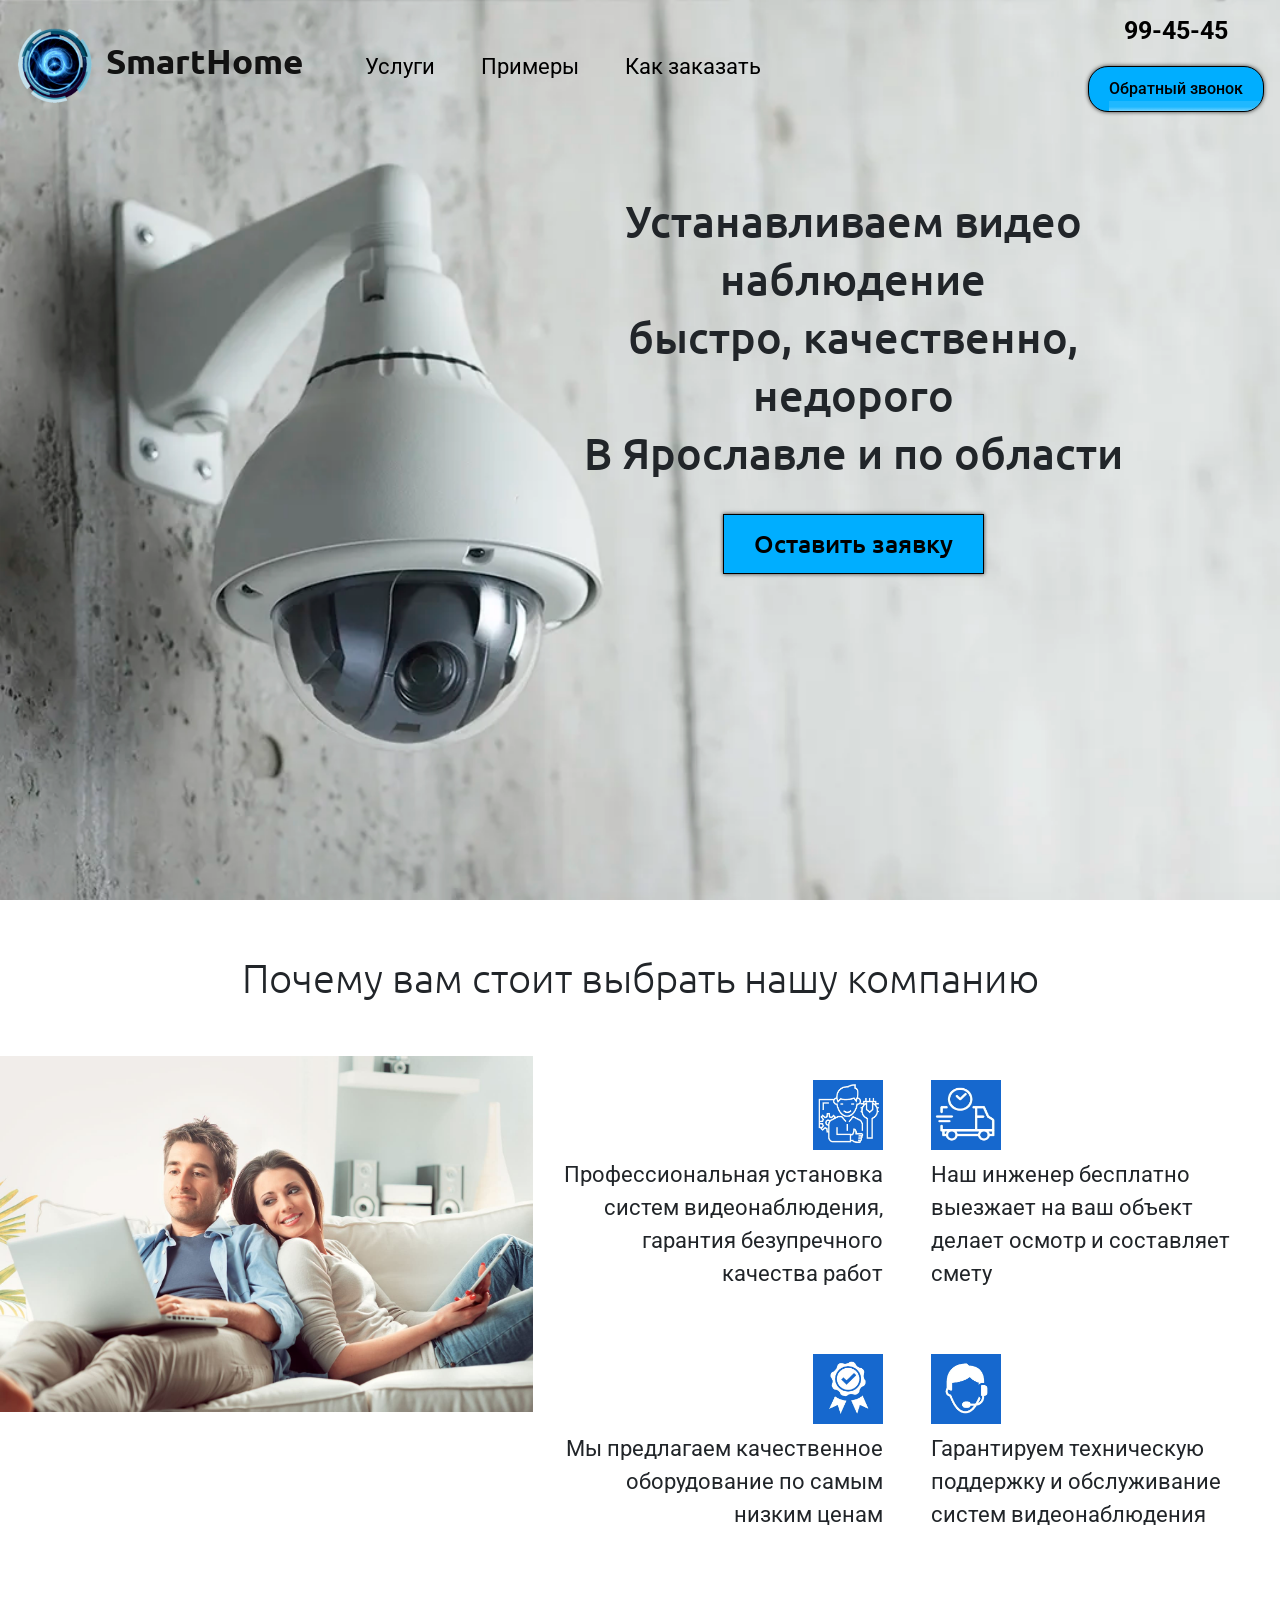
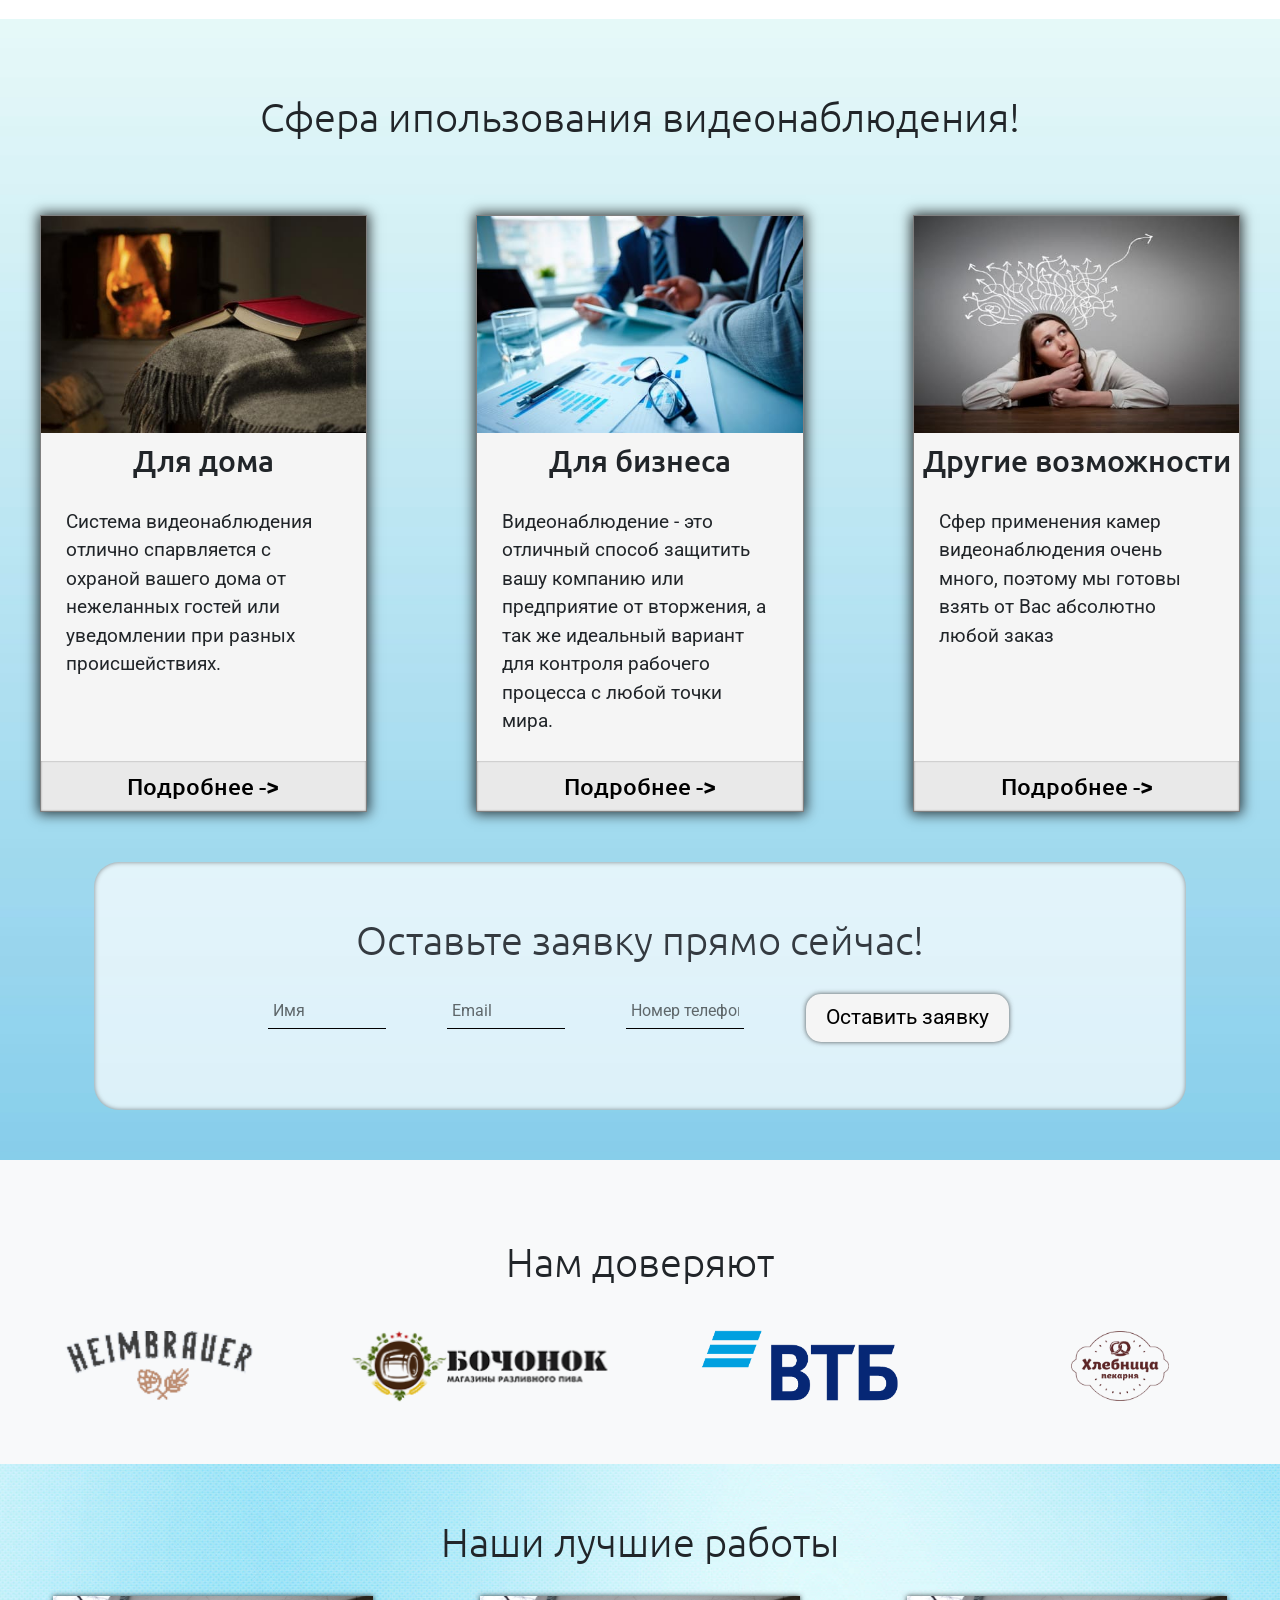
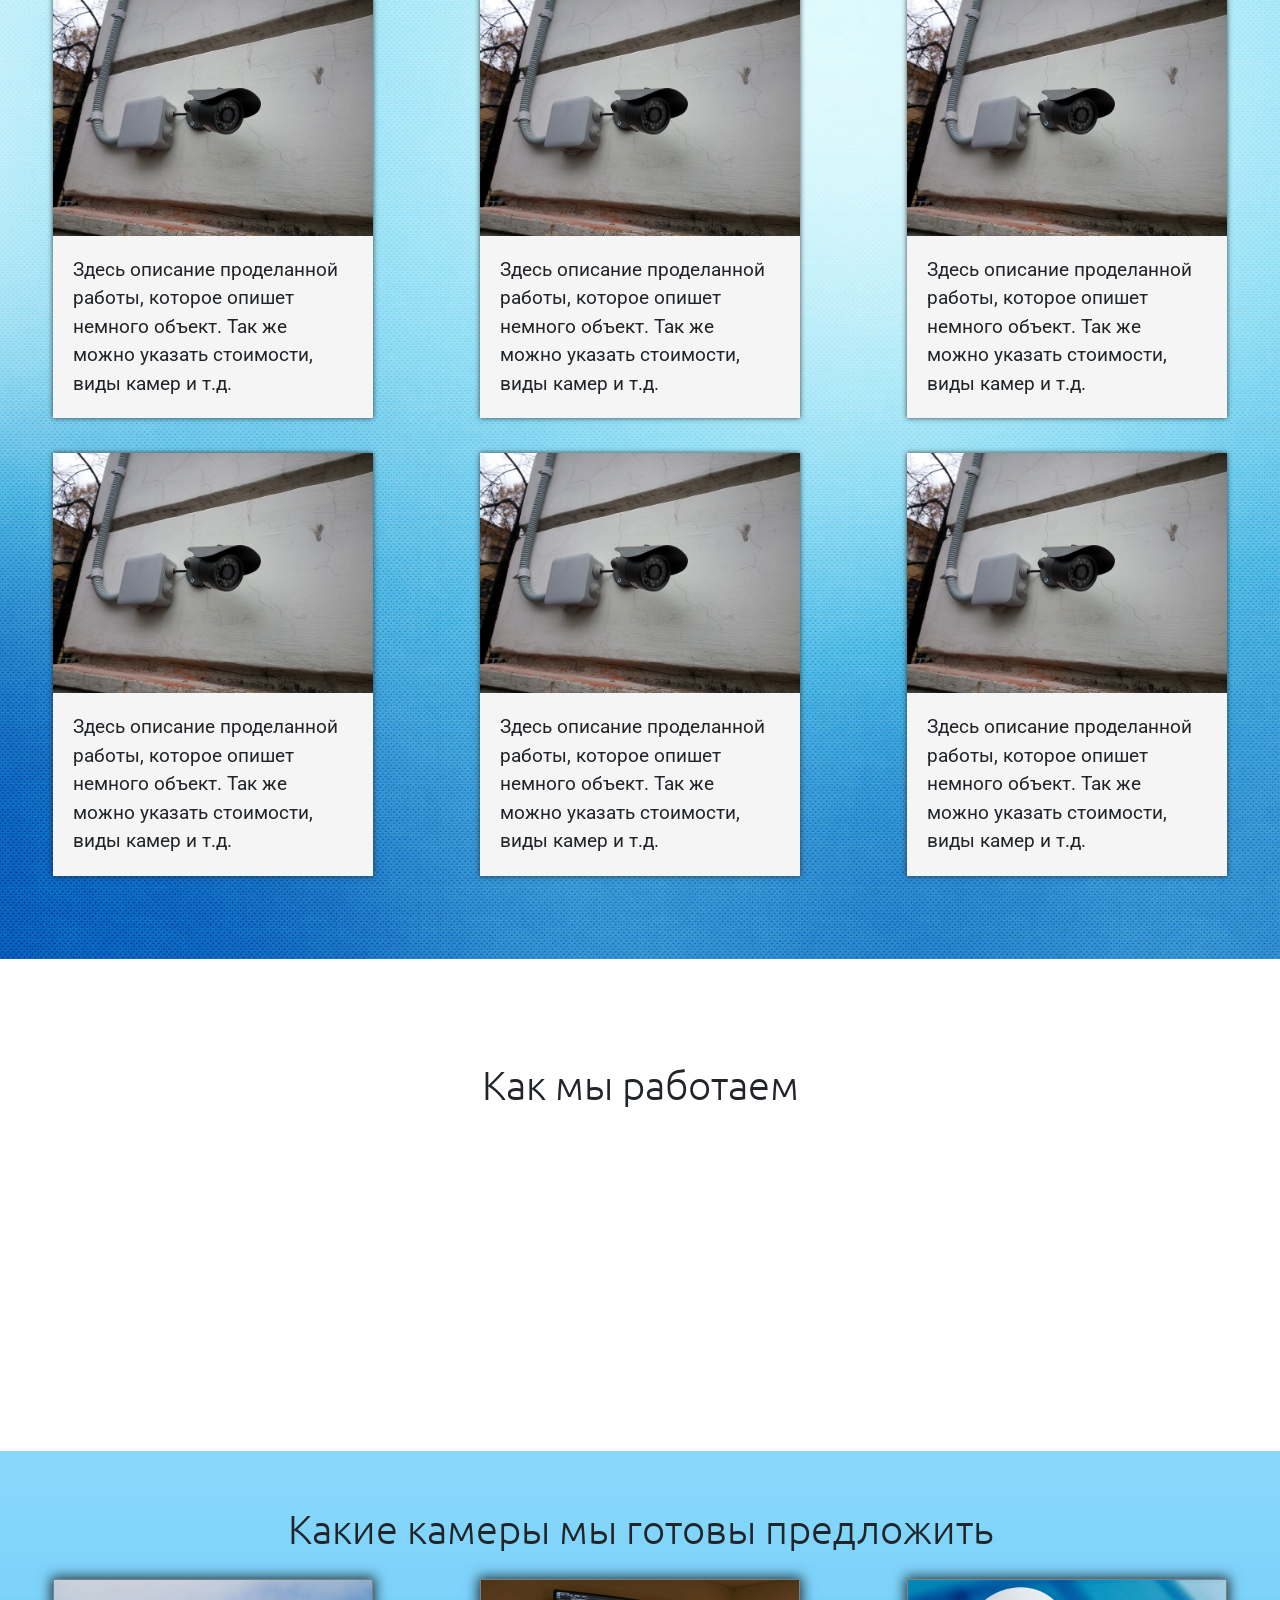
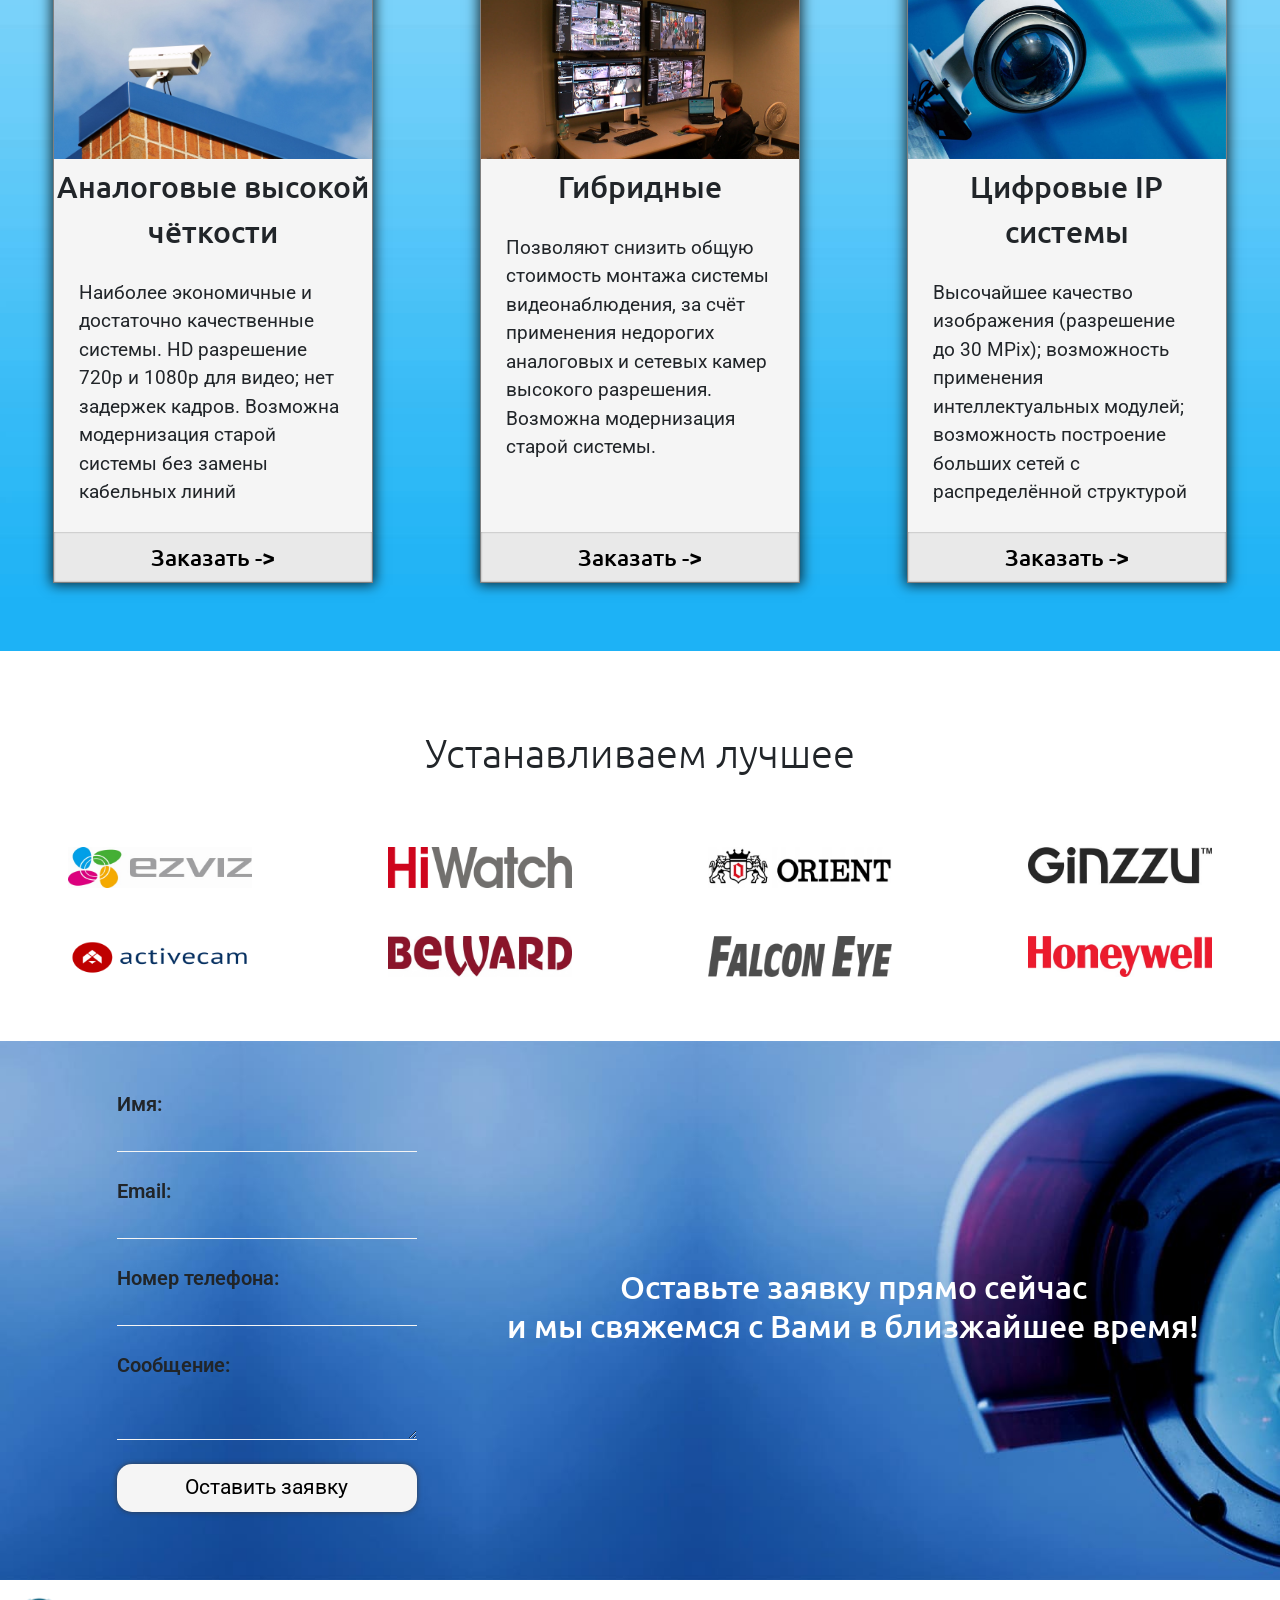
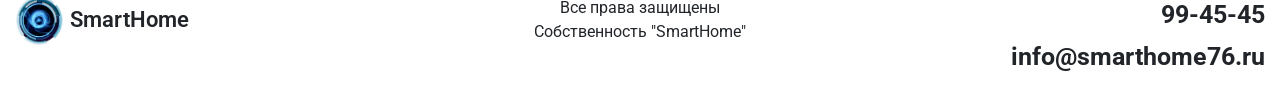
==== index.html @ 841befbf "reservCopy" ====
<!DOCTYPE html>
<html lang="en">
<head>
    <meta charset="UTF-8">
    <meta name="viewport" content="width=device-width, initial-scale=1.0">
    <meta http-equiv="X-UA-Compatible" content="ie=edge">
    <link rel="stylesheet" href="bootstrap/css/bootstrap.min.css">
    <link rel="stylesheet" href="style.css">
    <meta name="yandex-verification" content="1b8cf26444b8a616" />
    <title>Document</title>
</head>
<body>

        <div class="modal fade" id="exampleModal" tabindex="-1" role="dialog" aria-labelledby="exampleModalLabel" aria-hidden="true">
            <div class="modal-dialog" role="document">
                <div class="modal-content">
                <div class="modal-header">
                    <h5 class="modal-title" id="exampleModalLabel">Обратный звонок</h5>
                    <button type="button" class="close" data-dismiss="modal" aria-label="Close">
                    <span aria-hidden="true">&times;</span>
                    </button>
                </div>
                <div class="modal-body">
                        <form id="formModal" action="mail.php" method="POST">
                            <label class="modalLabel" for="">
                                <input type="text" class="modalInput" placeholder="Имя" name="user_name">
                            </label>
                            <label class="modalLabel" for="">
                                <input type="text" class="modalInput" placeholder="Номер" name='user_phone'>
                            </label>
                            <label class="modalLabel" for="">
                                <input type="email" class="modalInput" placeholder="Email (по желанию)" name="user_email">
                            </label>
                        </form>
                        <small>*Все данные не сохраняются и не используются в будущем</small>
                </div>
                <div class="modal-footer pl-3">
                    <button type="button" class="btn btn-secondary" data-dismiss="modal">Закрыть</button>
                    <button type="submit" class="btn btn-primary" form="formModal">Отправить</button>
                </div>
                </div>
            </div>
        </div>

        <div class="modal fade" id="exampleModal1" tabindex="-1" role="dialog" aria-labelledby="exampleModalLabel" aria-hidden="true">
            <div class="modal-dialog" role="document">
                <div class="modal-content">
                <div class="modal-header">
                    <h5 class="modal-title" id="exampleModalLabel">Оставить заявку</h5>
                    <button type="button" class="close" data-dismiss="modal" aria-label="Close">
                    <span aria-hidden="true">&times;</span>
                    </button>
                </div>
                <div class="modal-body">
                        <form id="formModal1" action="mailFull.php" method="POST">
                            <label class="modalLabel" for="">
                                <input type="text" class="modalInput" placeholder="Имя" name="user_name">
                            </label>
                            <label class="modalLabel" for="">
                                <input type="text" class="modalInput" placeholder="Номер" name="user_phone">
                            </label>
                            <label class="modalLabel" for="">
                                <input type="email" class="modalInput" placeholder="Email (по желанию)" name="user_email">
                            </label>
                            <textarea type="text" class="modalInput mb-4" rows="2" placeholder="Текст сообщения" name="user_text"></textarea>
                        </form>
                        <small>*Все данные не сохраняются и не используются в будущем</small>
                </div>
                <div class="modal-footer pl-5">
                    <button type="button" class="btn btn-secondary" data-dismiss="modal">Закрыть</button>
                    <button type="submit" class="btn btn-primary" form="formModal1">Отправить</button>
                </div>
                </div>
            </div>
        </div>

    <nav class="navbar navbar-expand-lg navbar-light fixed-top px-3 py-1">
        <a class="navbar-brand" href="#"><img class="navbarFoto" src="img/logo3.png" alt="Логотип">SmartHome</a>
        <button class="navbar-toggler" type="button" data-toggle="collapse" data-target="#navbarText" aria-controls="navbarText" aria-expanded="false" aria-label="Toggle navigation">
            <span class="navbar-toggler-icon"></span>
        </button>
        <div class="collapse navbar-collapse ml-2" id="navbarText">
            <ul class="navbar-nav mr-auto mb-2" id="menu">
                <a class="nav-link" href="#about">Услуги</a>
                <a class="nav-link" href="#job">Примеры</a>
                <a class="nav-link" href="#price">Как заказать</a>
            </ul>
            <div class="navbar-text text-center">
                <p class="number">99-45-45</p>
                <div class="myBtn navBtn" data-toggle="modal" data-target="#exampleModal">Обратный звонок <div class="line"><div class="lineIn1"></div><div class="lineIn2"></div></div></div>
            </div>
        </div>
    </nav>

    <div class="container-fluid" id="header">
        <div class="row">
            <div class="col-md-5 col-sm-5 col-0">

            </div>
            <div class="col-md-6 col-sm-7 col-12 text-center pt-5 mt-5">
                <div id="mainTitle"><h1 class="pt-5 mt-5 pb-4">Устанавливаем видео<wbr>наблюдение <br> быстро, качественно, недорого <br> В Ярославле и по области</h1>
                <p class="myBtn mainBlock" data-toggle="modal" data-target="#exampleModal1">Оставить заявку</p></div>
            </div>

        </div>
    </div>

    <div class="container-fluid py-5" id="about">
        <div class="row justify-content-center pb-5 titleSection text-center">
            Почему вам стоит выбрать нашу компанию
        </div>
        <div class="row">
            <div class="col-md-5 p-0">
                <img src="img/AboutUs.jpg" width="100%" alt="">
                <span id="target1"></span>
            </div>
            <div class="col-md-7">
                <div class="row">
                    <div class="col-md-6 text-right p-4 blockRight">
                        <img src="img/why1.jpg" alt="" class="" width="70px" height="70px">
                        <p class="whyText">Профессиональная установка систем видеонаблюдения, гарантия безупречного качества работ</p>
                    </div>
                    <div class="col-md-6 text-left p-4 blockLeft">
                        <img src="img/why2.jpg" alt="" class="" width="70px" height="70px">
                        <p class="whyText">Наш инженер бесплатно выезжает на ваш объект делает осмотр и составляет смету</p>
                    </div>
                </div>
                <div class="row">
                    <div class="col-md-6 text-right p-4 blockRight">
                        <img src="img/why3.jpg" alt="" class="" width="70px" height="70px">
                        <p class="whyText">Мы предлагаем качественное оборудование по самым низким ценам</p>
                    </div>
                    <div class="col-md-6 text-left p-4 blockLeft">
                        <img src="img/why4.jpg" alt="" class="" width="70px" height="70px">
                        <p class="whyText">Гарантируем техническую поддержку и обслуживание систем видеонаблюдения</p>
                    </div>
                </div>
                </div>
            </div>
        </div>
    </div>

    <div class="container-fluid placeInclude">
        <div class="row justify-content-center py-5 titleSection text-center">
            Сфера ипользования видео<wbr>наблюдения!
        </div>
        <div class="row justify-content-around">
                <div class="col-xl-3 blockSpecially p-0">
                    <span id="target2"></span>
                    <img src="img/spec.jpg" alt="" width="100%">
                    <div class="SpeciallyTitle">
                        Для дома
                    </div>
                    <div class="SpeciallyText">
                        Система видеонаблюдения отлично спарвляется с охраной вашего дома от нежеланных гостей или уведомлении при разных происшействиях.
                    </div>
                    <a class="SpecBottom mt-auto" href="#fonForm">Подробнее -></a>
                </div>
                <div class="col-xl-3 blockSpecially p-0">
                    <img src="img/spec1.jpg" alt="" width="100%">
                    <div class="SpeciallyTitle">
                        Для бизнеса
                    </div>
                    <div class="SpeciallyText">
                        Видеонаблюдение - это отличный способ защитить вашу компанию или предприятие от вторжения, а так же идеальный вариант для контроля рабочего процесса с любой точки мира.
                    </div>
                    <a class="SpecBottom mt-auto" href="#fonForm">Подробнее -></a>
                </div>
                <div class="col-xl-3 blockSpecially p-0">
                    <img src="img/spec2.jpg" alt="" width="100%">
                    <div class="SpeciallyTitle">
                        Другие возможности
                    </div>
                    <div class="SpeciallyText">
                        Сфер применения камер видеонаблюдения очень много, поэтому мы готовы взять от Вас абсолютно любой заказ
                    </div>
                    <a class="SpecBottom mt-auto" href="#fonForm">Подробнее -></a>
                </div>
        </div>
        <div class="row justify-content-center">
            <div class="col-md-10 formBlock py-5">
                <div class="row justify-content-center titleSection text-dark pb-4 text-center">
                    Оставьте заявку прямо сейчас!
                </div>
                <div class="row">
                    <div class="col-md-12">
                        <form method="POST" action="mail.php">
                            <div class="form-row justify-content-center">
                                <div class="col-md-2 text-center">
                                <input type="text" class="formPole" placeholder="Имя" name="user_name">
                                </div>
                                <div class="col-md-2 text-center">
                                <input type="email" class="formPole" placeholder="Email" name="user_email">
                                </div>
                                <div class="col-md-2 text-center">
                                <input type="number" class="formPole" placeholder="Номер телефона" name="user_phone">
                                </div>
                                <div class="col-md-3 text-center">
                                <button class="formBtn">Оставить заявку</button>
                                </div>
                            </div>
                            </form>
                    </div>
                </div>
            </div>
        </div>
    </div>

    <div class="container-fluid bg-light py-5">
        <div class="row justify-content-center titleSection py-4 text-center">
            Нам доверяют
        </div>
        <div class="row justify-content-around">
            <div class="col-xl-3 col-sm-6 text-center blockPartner">
                <img src="img/apponent1.png" height="70px" alt="">
            </div>
            <div class="col-xl-3 col-sm-6 text-center blockPartner">
                <img src="img/apponent2.png" height="70px" alt="">
            </div>
            <div class="col-xl-3 col-sm-6 text-center blockPartner">
                <img src="img/apponent3.png" height="70px" alt="">
            </div>
            <div class="col-xl-3 col-sm-6 text-center blockPartner">
                <img src="img/apponent4.png" height="70px" alt="">
            </div>
            <span id="target3"></span>
        </div>
    </div>

    <div class="container-fluid py-5" id="job">
        <div class="row justify-content-center titleSection pb-4 text-center">
            Наши лучшие работы
        </div>
        <div class="row justify-content-around">
            <div class="col-md-3 blockJob">
                <div class="jobFoto">
                    <img src="img/gallery1.jpg" width="100%" alt="">
                </div>
                <div class="jobText">
                    Здесь описание проделанной работы, которое опишет немного объект. Так же можно указать стоимости, виды камер и т.д.
                </div>
            </div>
            <div class="col-md-3 blockJob">
                <div class="jobFoto">
                    <img src="img/gallery1.jpg" width="100%" alt="">
                </div>
                <div class="jobText">
                    Здесь описание проделанной работы, которое опишет немного объект. Так же можно указать стоимости, виды камер и т.д.
                </div>
            </div>
            <div class="col-md-3 blockJob">
                <div class="jobFoto">
                    <img src="img/gallery1.jpg" width="100%" alt="">
                </div>
                <div class="jobText">
                    Здесь описание проделанной работы, которое опишет немного объект. Так же можно указать стоимости, виды камер и т.д.
                </div>
            </div>
        </div>
        <div class="row justify-content-around">
            <div class="col-md-3 blockJob">
                <div class="jobFoto">
                    <img src="img/gallery1.jpg" width="100%" alt="">
                </div>
                <div class="jobText">
                    Здесь описание проделанной работы, которое опишет немного объект. Так же можно указать стоимости, виды камер и т.д.
                </div>
            </div>
            <div class="col-md-3 blockJob">
                <div class="jobFoto">
                    <img src="img/gallery1.jpg" width="100%" alt="">
                </div>
                <div class="jobText">
                    Здесь описание проделанной работы, которое опишет немного объект. Так же можно указать стоимости, виды камер и т.д.
                </div>
            </div>
            <div class="col-md-3 blockJob">
                <div class="jobFoto">
                    <img src="img/gallery1.jpg" width="100%" alt="">
                </div>
                <div class="jobText">
                    Здесь описание проделанной работы, которое опишет немного объект. Так же можно указать стоимости, виды камер и т.д.
                </div>
            </div>
        </div>
    </div>

    <div class="container-fluid py-5 pt-3" id="price">
        <div class="row justify-content-center titleSection py-5 text-center">
            Как мы работаем
        </div>
        <div class="row justify-content-around" id="steps">
                <div class="col-lg-1" id="stub">
                        &#160;<br>&#160;<br>&#160;<br>&#160;<br>&#160;<br>&#160;<br>&#160;<br>&#160;<br>&#160;<br>&#160;<br>
                    </div>
            <div class="colMini col-lg-2 col-6 text-center">
                <img src="img/step1.jpg" width="40%" alt="">
                <p class="stepText">Заявка</p>
                <p>Оставьте заявку на сайте или позвоните нам на прямую</p>
                <span class="colBlock" id="c0"></span>
            </div>
            <div class="colMini col-lg-2 col-6 text-center">
                <img src="img/step2.jpg" width="40%" alt="">
                <p class="stepText">Бесплатный выезд</p>
                <p>Наши мастера бесплатно доедут до Вас для установки камер</p>
                <span class="colBlock" id="c1"></span>
            </div>
            <div class="colMini col-lg-2 col-6 text-center">
                <img src="img/step3.jpg" width="40%" alt="">
                <p class="stepText">Смета и договор</p>
                <p>Предоставим полный и подробный прайс-лист для подписания</p>
                <span class="colBlock" id="c2"></span>
            </div>
            <div class="colMini col-lg-2 col-6 text-center">
                <img src="img/step4.jpg" width="40%" alt="">
                <p class="stepText">Монтаж</p>
                <p>В кратчайшее время проводим монтаж и настройку всего оборудования</p>
                <span class="colBlock" id="c3"></span>
            </div>
            <div class="colMini col-lg-2 col-6 text-center">
                <img src="img/step5.jpg" width="40%" alt="">
                <p class="stepText">Обучение</p>
                <p>Покажем и научим пользоваться всем новым оборудованием</p>
                <span class="colBlock" id="c4"></span>
            </div>
            <div class="col-lg-1" id="stub2">
                &#160;<br>&#160;<br>&#160;<br>&#160;<br>&#160;<br>&#160;<br>&#160;<br>&#160;<br>&#160;<br>&#160;<br>
            </div>
        </div>
    </div>
    <span id="target4"> </span>

    <div class="container-fluid py-5" id="camers">
        <div class="row justify-content-center titleSection text-center">
            Какие камеры мы готовы предложить
        </div>
        <div class="row justify-content-around">
            <div class="col-xl-3 blockSpecially p-0">
                <img src="img/camera1.jpg" alt="" width="100%">
                <div class="SpeciallyTitle">
                    Аналоговые высокой чёткости
                </div>
                <div class="SpeciallyText">
                        Наиболее экономичные и достаточно качественные системы. HD разрешение 720р и 1080р для видео; нет задержек кадров. Возможна модернизация старой системы без замены кабельных линий
                </div>
                <a class="SpecBottom mt-auto" href="#fonForm">Заказать -></a>
            </div>
            <div class="col-xl-3 blockSpecially p-0">
                <img src="img/camera2.jpg" alt="" width="100%">
                <div class="SpeciallyTitle">
                    Гибридные
                </div>
                <div class="SpeciallyText">
                        Позволяют снизить общую стоимость монтажа системы видеонаблюдения, за счёт применения недорогих аналоговых и сетевых камер высокого разрешения. Возможна модернизация старой системы.
                </div>
                <a class="SpecBottom mt-auto" href="#fonForm">Заказать -></a>
            </div>
            <div class="col-xl-3 blockSpecially p-0">
                <img src="img/camera3.jpg" alt="" width="100%">
                <div class="SpeciallyTitle">
                    Цифровые IP системы
                </div>
                <div class="SpeciallyText">
                        Высочайшее качество изображения (разрешение до 30 MPix); возможность применения интеллектуальных модулей; возможность построение больших сетей с распределённой структурой
                </div>
                <a class="SpecBottom mt-auto" href="#fonForm">Заказать -></a>
            </div>
        </div>
    </div>

    <div class="container-fluid py-5">
        <div class="row justify-content-center pt-4 pb-5 titleSection text-center">
            Устанавливаем лучшее
        </div>
        <div class="row justify-content-around">
            <div class="col-md-2 m-3">
                <img src="img/mark1.jpg" alt="" width="100%">
            </div>
            <div class="col-md-2 m-3">
                <img src="img/mark2.png" alt="" width="100%">
            </div>
            <div class="col-md-2 m-3">
                <img src="img/mark3.jpg" alt="" width="100%">
            </div>
            <div class="col-md-2 m-3">
                <img src="img/mark6.jpg" alt="" width="100%">
            </div>
        </div>
        <div class="row justify-content-around mt-3">
            <div class="col-md-2 m-3">
                <img src="img/mark7.png" alt="" width="100%">
            </div>
            <div class="col-md-2 m-3">
                <img src="img/mark8.jpg" alt="" width="100%">
            </div>
            <div class="col-md-2 m-3">
                <img src="img/mark5.png" alt="" width="100%">
            </div>
            <div class="col-md-2 m-3">
                <img src="img/mark10.jpg" alt="" width="100%">
            </div>
        </div>
    </div>

    <div class="container-fluid py-5" id="fonForm">
        <div class="row">
            <div class="col-md-1"></div>
            <div class="col-md-3 order-2" id="order">
                <form class="footerForm" action="mailFull.php" method="POST">
                    <div class="form-row flex-column">
                        <p class="mb-0 formText">Имя:</p>
                        <input type="text" class="formPole1 mb-4" name="user_name">
                        <p class="mb-0 formText">Email:</p>
                        <input type="text" class="formPole1 mb-4" name="user_email">
                        <p class="mb-0 formText">Номер телефона:</p>
                        <input type="text" class="formPole1 mb-4" name="user_phone">
                        <p class="mb-0 formText">Сообщение:</p>
                        <textarea class="formPole1 mb-4" name="user_text" rows="2"></textarea>
                        <button class="formBtn">Оставить заявку</button>
                    </div>
                </form>
                <span id="target5"></span>
            </div>
            <div class="col-md-8 order-3 text-center my-auto text-white footerTitle">
                <h2>Оставьте заявку прямо сейчас <br> и мы свяжемся с Вами в близжайшее время!</h2>
            </div>
        </div>
    </div>

    <div class="container-fluid">
        <div class="row footer py-3">
            <div class="col-md-4 mb-3" id="footerLogo">
                <p class="footerBrand"><img src="img/logo3.png" width="50px" height="50px" alt=""> SmartHome</p>
            </div>
            <div class="col-md-4 text-center">
                <p>Все права защищены</p>
                <p>Собственность "SmartHome"</p>
            </div>
            <div class="col-md-4 text-right footerContact">
                <p>99-45-45</p>
                <p>info@smarthome76.ru</p>
            </div>
        </div>
    </div>
    <script src="jquery-1.11.0.js"></script>
    <script src="bootstrap/js/bootstrap.min.js"></script>
    <script src="script.js"></script>
</body>
</html>
---- style.css ----
@import url('https://fonts.googleapis.com/css?family=Roboto|Ubuntu:500&display=swap');
/* modal */
.modalLabel{
    display: block;
    margin-bottom: 25px;
}
.modalInput{
    background-color: transparent;
    border: none;
    border-bottom: 1px solid gray;
    width: 60%;
    padding: 5px;
    outline: none;
    transition: .7s;
}
.modalInput:hover{
    width: 65%;
}
.modalInput:focus{
    width: 65%;
    border-bottom: 2px solid gray;
}

#camers{
    background: url('img/fon4.jpg');
    background-size: cover;
    background-position-y: top;
}
.whyText{
    font-size: 22px;
    padding-top: 8px;
    font-family: 'Roboto', sans-serif;
}
nav{
    transition: .6s;
}
.navHide{
    background-color: rgba(255, 255, 255, 0.856);
    transform: translateY(-5px);
}
#header{
    background: url('img/fon1.jpg');
    height: 100vh;
    background-size: cover;
}
@media(max-width: 950px){
    #header{
        height: 100%;
    }
    #mainTitle h1{
        padding-top: 25px !important;
        margin-top: 0px !important;
    }
}
@media(max-width: 768px){
    #header{
        background-position: center;
    }
}
@media(max-width: 576px){
    #mainTitle h1{
        text-shadow: -1px 0 1px white, 0 -1px 1px white, 0 1px 1px white, 1px 0 1px white, 0 0 8px white, 0 0 8px white, 0 0 8px white, 2px 2px 3px black;
    }
}
@media(max-width: 450px){
    #header{
        background: url('img/fon1Mini.jpg');
        background-size: cover;
    }
    .navbar-brand{
        color: white !important;
    }
}
.whiteFon{
    background-color: rgba(255, 255, 255, 0.8);
}
.titleSection{
    font-size: 40px;
    font-weight: 100;
    font-family: 'Ubuntu', sans-serif;
    padding-left: 15px;
    padding-right: 15px; 
}
.navbar-brand{
    font-size: 35px !important;
    font-weight: 600;
    font-family: 'Ubuntu', sans-serif;
}
.navbarDark{
    color: black !important;
}
.navbarFoto{
    width: 80px;
    height: 80px;
    margin-right: 10px;
}
@media(max-width: 382px){
    .navbar-brand{
        font-size: 25px !important;
    }
    .navbarFoto{
        width: 60px;
        height: 60px;
    }
}
.nav-link{
    margin-top: 10px;
    font-size: 22px;
    margin-left: 30px;
    font-family: 'Roboto', sans-serif;
    color: black !important;
}
.number{
    font-size: 25px;
    font-weight: 700;
    color: black;
}
.myBtn{
    border: 1px solid black;
    padding: 10px 20px;
    display: inline;
    cursor: pointer;
    box-shadow: 0px 0px 4px 0px rgba(0,0,0,0.75);
    color: black;
    font-weight: 500;
    overflow: hidden !important;
    display: inline-block;
    background-color: rgb(0, 174, 255, 1);
    position: relative;
}
.line{
    width: 100%;
    height: 30px;
    background-color: rgba(255, 255, 255, 0.3);
    animation: line 2.3s linear infinite;
    position: absolute;
}
.lineIn1{
    position: absolute;
    top: 0px;
    left: 0px;
    width: 100%;
    height: 10px;
    background: linear-gradient(0deg, rgba(255,255,255,0.2) 0%, rgb(0, 174, 255, 0.6) 41%);
}
.lineIn2{
    bottom: 0px;
    right: 0px;
    width: 100%;
    height: 10px;
    background: linear-gradient(180deg, rgba(255,255,255, 0.2) 0%, rgb(0, 174, 255, 0.6) 41%);
    position: absolute;
}
@keyframes line{
    0%{
        transform: translateX(0px) rotateZ(-45deg);
    }
    29%{
        transform: translateX(150px) rotateZ(-45deg);
    }
    50%{
        transform: translateX(-10000000000px) rotateZ(-45deg);
    }
    71%{
        transform: translateX(-150px) rotateZ(-45deg);
    }
    100%{
        transform: translateX(0px) rotateZ(-45deg);
    }
}
.navBtn{
    font-size: 16px;
    transition: .6s;
    border-radius: 20px;
}
.navBtn:hover{
    transform: translateY(-7px);
}
.mainBlock{
    font-size: 25px;
    padding: 10px 30px;
    transition: .6s;
}
#mainTitle{
    font-family: 'Ubuntu', sans-serif;
}
#mainTitle > h1{
    font-size: 43px !important;
    line-height: 1.35;
}
@media(max-width: 400px){
    #mainTitle > h1{
        font-size: 38px !important;
        line-height: 1.35;
    }
}
.mainBlock:hover{
    border-radius: 20px;
    box-shadow: 0px 11px 23px 0px rgba(0,0,0,0.75);
    transform: translateY(-5px);
}
.titlePlus{
    font-weight: 600;
    font-size: 27px;
}
.blockPlus{
    font-size: 16px;
    margin: 50px 0px;
}
.blockSpecially{
    margin: 20px;
    box-shadow: 0px 0px 12px 2px rgba(0,0,0,0.75);
    background-color: whitesmoke;
    border: 1px solid gray;
    display: flex;
    flex-direction: column;
}
@media(max-width: 1200px){
    .blockSpecially{
        width: 70%;
    }
}
@media(max-width: 600px){
    .blockSpecially{
        width: 100%;
        margin: 20px 0px;
    }
}
.placeInclude{
    background: url('img/fon2.jpg');
    background-size: cover;
    padding: 20px 0px;
}
.SpeciallyTitle{
    text-align: center;
    padding-top: 5px;
    font-size: 30px;
    font-weight: 500;
    font-family: 'Ubuntu', sans-serif;
}
.SpeciallyText{
    padding: 25px;
    font-size: 19px;
    font-family: 'Roboto', sans-serif;
}
.footerTitle{
    font-family: 'Ubuntu', sans-serif;
}
.SpecBottom{
    background-color: rgb(233, 233, 233);
    text-align: center;
    padding: 8px 0px;
    box-shadow: inset 0px 0px 2px 0px rgba(109, 109, 109, 0.75);
    transition: .6s;
    cursor: pointer;
    color: black;
    font-size: 23px;
    font-weight: 500;
    font-family: 'Ubuntu', sans-serif;
}
.SpecBottom:hover{
    background-color: rgb(219, 219, 219);
    text-align: center;
    padding: 8px 0px;
    color: black;
    text-decoration: none;
    box-shadow: inset 0px 0px 5px 0px rgba(109, 109, 109, 0.75);
}
.blockForm{
    background-color: #00296B;
}
.formPole{
    background-color: transparent;
    border: none;
    border-bottom: 1px solid black;
    width: 70%;
    transition: .6s;
    color: black;
    outline: none;
    padding: 5px;
    margin-bottom: 25px;
}
.formPole::-moz-placeholder { color: rgba(0, 0, 0, 0.534); }
.formPole::-webkit-input-placeholder { color: rgba(0, 0, 0, 0.575); }
.formPole:hover,
.formPole:active{
    width: 90%;
}
.formPole:focus{
    border-bottom: 2px solid black;
    width: 90%;
}
.formBtn{
    border: none;
    padding: 8px 20px;
    font-size: 21px;
    background-color: whitesmoke;
    border-radius: 15px;
    box-shadow: 0px 0px 5px 0px rgba(53, 53, 53, 0.836);
    cursor: pointer;
    transition: .6s;
    margin-bottom: 20px;
    font-family: 'Roboto', sans-serif;
}
.formBtn:hover{
    box-shadow: 0px 4px 10px 0px rgba(39, 39, 39, 0.85);
    transform: translateY(-4px);
}
input::-webkit-outer-spin-button,
input::-webkit-inner-spin-button {
    /* display: none; <- Crashes Chrome on hover */
    -webkit-appearance: none;
    margin: 0; /* <-- Apparently some margin are still there even though it's hidden */
}
.AboutPoint{
    font-weight: 600;
    font-size: 20px;
    cursor: pointer;
    background-color: whitesmoke;
    margin: 0px;
    border-top: 1px solid black;
    border-left: 1px solid black;
    border-right: 1px solid black;
    padding: 10px;
    position: relative;
}
.activePoint{
    background-color: rgb(19, 18, 15) !important;
}
.AboutPoint > span{
    position: absolute;
    width: 100%;
    height: 100%;
    top: 0px;
    left: 0px;
}
.AboutPoint + p{
    padding: 10px;
    box-shadow: inset 0px 0px 5px 0px rgba(109, 109, 109, 0.75);
    margin: 0px;
}
#job{
    background: url('img/fon3.jpg');
    background-size: cover;
    background-position-y: top;
}
.blockJob{
    box-shadow: 0px 0px 5px 0px rgba(34, 34, 34, 0.836);
    padding: 0px !important;
    background-color: whitesmoke;
    margin-bottom: 35px;
}
.jobFoto{
    transition: .6s;
    overflow: hidden;
}
.blockJob > .jobFoto > img{
    transition: .6s;
}
.blockJob:hover > .jobFoto > img{
    transform: scale(1.1);
}
.jobText{
    padding: 20px;
    font-size: 19px;
    font-family: 'Roboto', sans-serif;
}
.appTitle{
    padding-top: 10px;
    font-size: 25px;
    font-weight: 500;
    font-family: 'Roboto', sans-serif;
}
.stepText, .stepText + p{
    font-size: 18px;
    padding-top: 10px;
    font-weight: 600;
}
#fonForm{
    background: url('img/fonForm.jpg');
    background-size: cover;
    height: 100%;
}
.formPole1{
    background: transparent;
    border: none;
    border-bottom: 1px solid whitesmoke;
    outline: none;
    font-size: 18px;
    color: whitesmoke;
    padding: 5px;
    padding-bottom: 0px;
}
.formText{
    font-weight: 600;
    font-size: 20px;
}
.footer p{
    margin: 0px;
}
.footerBrand{
    font-size: 22px;
    font-weight: 600;
}
.footerContact{
    font-size: 25px;
    font-weight: 700;
}
.footerContact p{
    padding-bottom: 5px;
}
.mapOut{
    position: relative;
}
.mapIn{
    position: absolute;
    padding: 15px;
    background-color: rgb(236, 236, 236);
    left: 70%;
    height: 100%;
    width: 23%;
}
.colMini{
    position: relative;
}
.colBlock{
    position: absolute;
    top: 0px;
    left: 0px;
    width: 100%;
    height: 100%;
}
.colRight{
    width: 10%;
}

.formBlock{
    margin: 30px 0px;
    background-color: rgba(255, 255, 255, 0.7);
    box-shadow: inset 0px 0px 5px 0px rgba(0,0,0,0.45);
    border-radius: 25px;
    transition: .9s;
    animation: shadow 1s ease-in-out infinite;
    animation-direction: alternate; 
}
.formBlock:hover{
    animation: none;
    box-shadow: 0px 0px 16px 3px rgba(0,0,0,0.75), inset 0px 0px 14px -7px rgba(0,0,0,0.75);
}

@keyframes shadow{
    0%{
        box-shadow: 0px 0px 16px 3px rgba(0,0,0,0.75), inset 0px 0px 14px -7px rgba(0,0,0,0.75);
    }
    100%{
        box-shadow: 0px 0px 8px 1px rgba(0,0,0,0.75), inset 0px 0px 8px 2px rgba(0,0,0,0.75);
    }
}

/* Анимации */
body{
    overflow-x: hidden;
}
.container-fluid{
    overflow: hidden;
}
.blockRight,.blockLeft{
    opacity: 0;
}
.fadeInLeft {
    animation: fadeInLeft .8s ease-in-out forwards;
}
@keyframes fadeInLeft {
    from {
        opacity: 0;
        transform: translate3d(-100%, 0, 0);
    }

    to {
        opacity: 1;
        transform: translate3d(0, 0, 0);
    }
}
@keyframes fadeInRight {
    from {
        opacity: 0;
        transform: translate3d(100%, 0, 0);
    }

    to {
        opacity: 1;
        transform: translate3d(0, 0, 0);
    }
} 
.fadeInRight {
    animation: fadeInRight .8s ease-in-out forwards;
}
@keyframes fadeInUp {
    from {
        opacity: 0;
        transform: translate3d(0, 100%, 0);
    }

    to {
        opacity: 1;
        transform: translate3d(0, 0, 0);
    }
}
  
.blockSpecially{
    opacity: 0;
}
.fadeInUp {
    animation: fadeInUp .8s ease-in-out forwards;
}
@keyframes zoomIn {
    from {
        opacity: 0;
        transform: scale3d(0.3, 0.3, 0.3);
    }

    100% {
        opacity: 1;
    }
}
.blockPartner{
    opacity: 0;
    padding: 15px;
}
.zoomIn {
    animation: zoomIn 1s ease-in-out forwards;   
}

.colMini{
    opacity: 0;
}
@keyframes flipInY {
    0% {
        transform: perspective(400px) rotate3d(0, 1, 0, 90deg);
        animation-timing-function: ease-in;
        opacity: 0;
    }

    40% {
        transform: perspective(400px) rotate3d(0, 1, 0, -20deg);
        animation-timing-function: ease-in;
    }

    60% {
        transform: perspective(400px) rotate3d(0, 1, 0, 10deg);
        opacity: 1;
    }

    80% {
        transform: perspective(400px) rotate3d(0, 1, 0, -5deg);
    }

    100% {
        transform: perspective(400px);
        opacity: 1;
    }
}
.flipInY {
    backface-visibility: visible !important;
    animation: flipInY 1s ease-in-out forwards;
}
.footerForm{
    opacity: 0;
}
@media(max-width: 760px){
    .blockRight,.blockLeft{
        opacity: 1;
    }
    .blockSpecially{
        opacity: 1;
    }
    .blockPartner{
        opacity: 1;
    }
    .colMini{
        opacity: 1;
    }
    .footerForm{
        opacity: 1;
    }
}
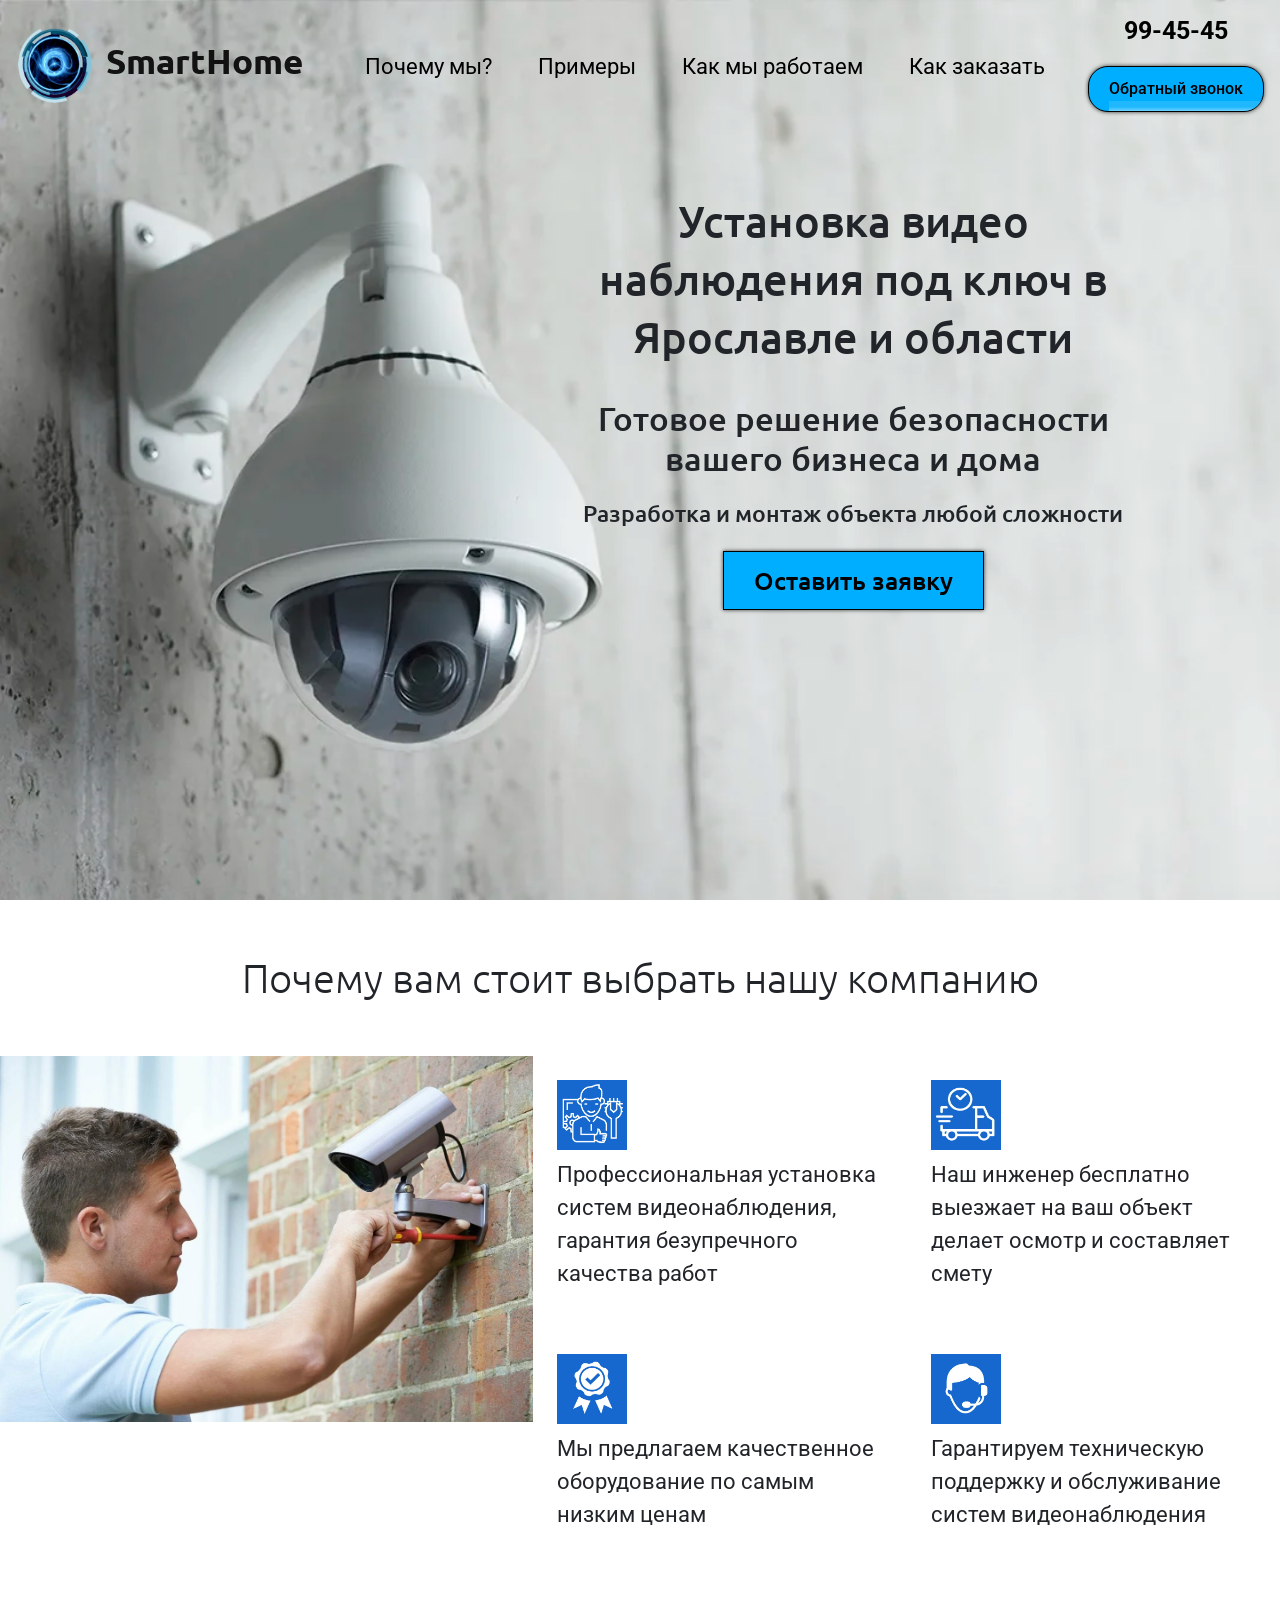
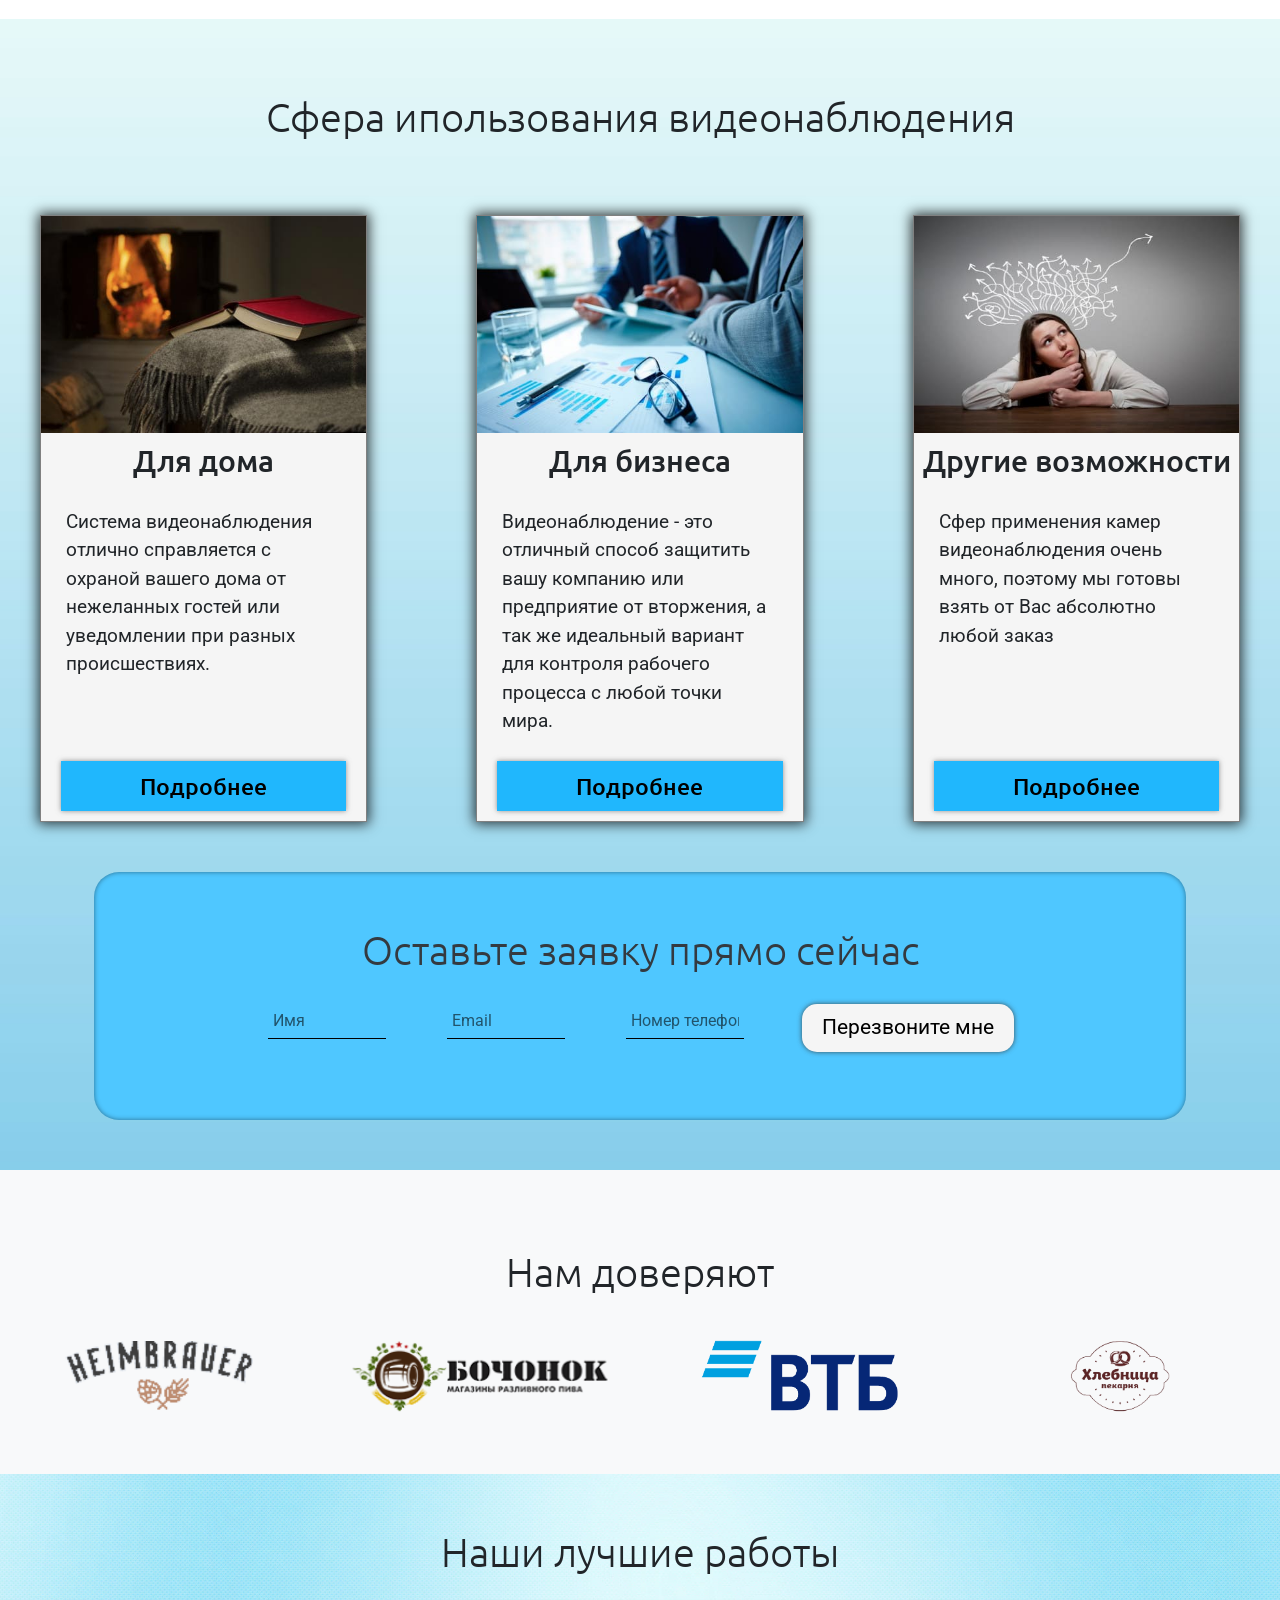
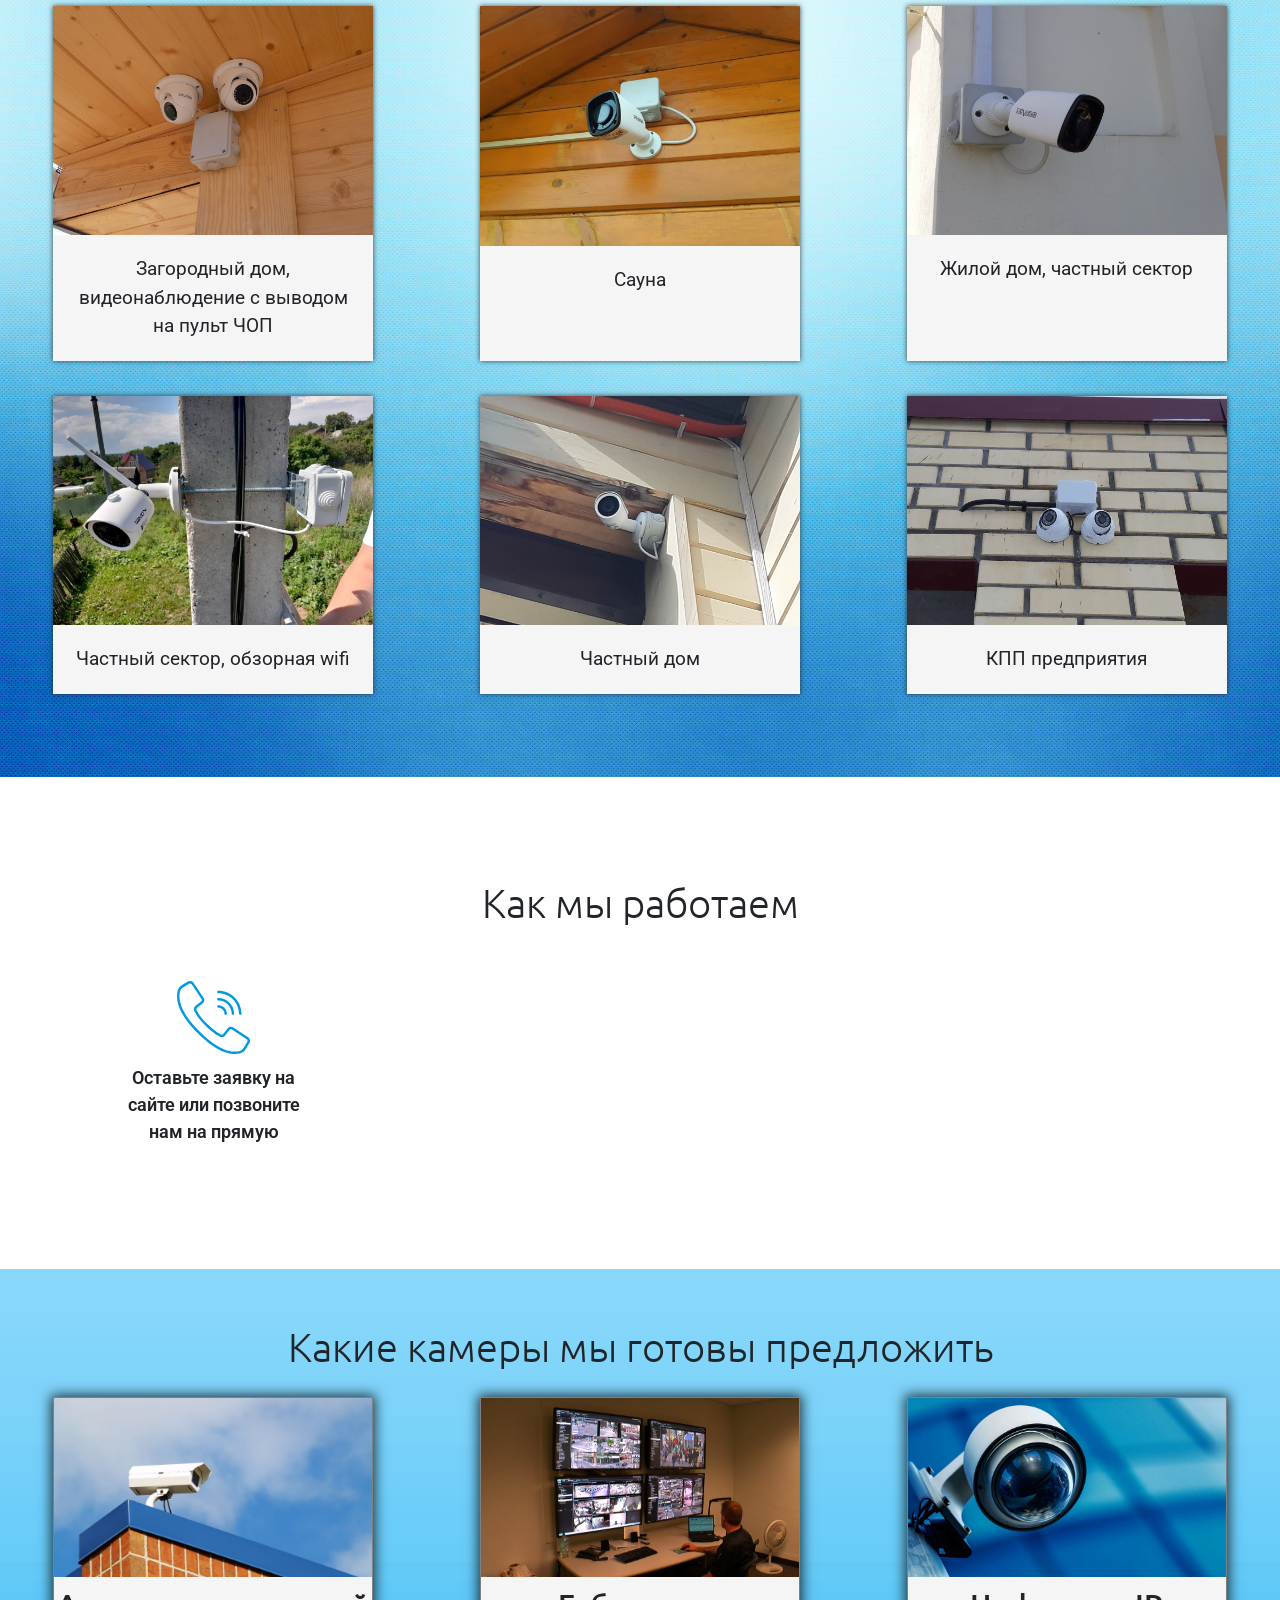
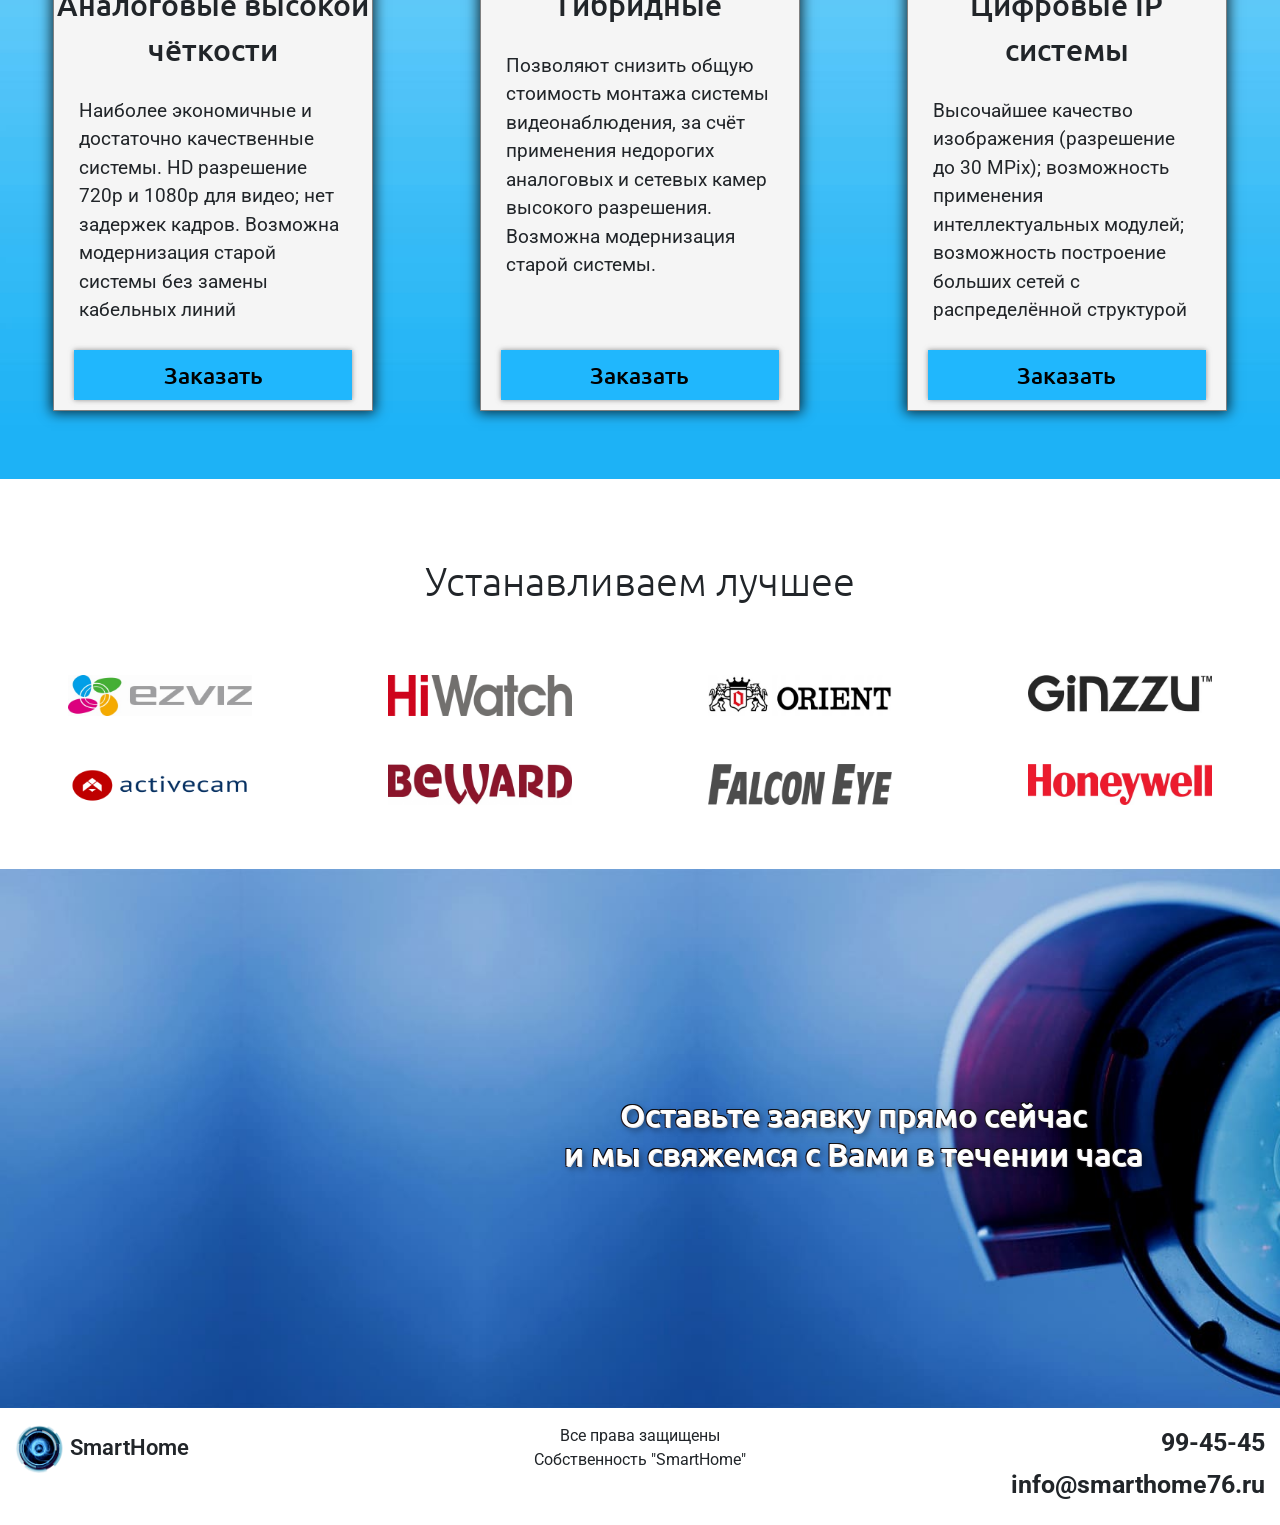
==== commit c720cb7e: "fix from document" ====
--- a/index.html
+++ b/index.html
@@ -7,7 +7,7 @@
     <link rel="stylesheet" href="bootstrap/css/bootstrap.min.css">
     <link rel="stylesheet" href="style.css">
     <meta name="yandex-verification" content="1b8cf26444b8a616" />
-    <title>Document</title>
+    <title>Видеонаблюдение ярославль</title>
 </head>
 <body>
 
@@ -81,9 +81,10 @@
         </button>
         <div class="collapse navbar-collapse ml-2" id="navbarText">
             <ul class="navbar-nav mr-auto mb-2" id="menu">
-                <a class="nav-link" href="#about">Услуги</a>
+                <a class="nav-link" href="#about">Почему мы?</a>
                 <a class="nav-link" href="#job">Примеры</a>
-                <a class="nav-link" href="#price">Как заказать</a>
+                <a class="nav-link" href="#price">Как мы работаем</a>
+                <a class="nav-link" href="#fonForm">Как заказать</a>
             </ul>
             <div class="navbar-text text-center">
                 <p class="number">99-45-45</p>
@@ -98,7 +99,9 @@
 
             </div>
             <div class="col-md-6 col-sm-7 col-12 text-center pt-5 mt-5">
-                <div id="mainTitle"><h1 class="pt-5 mt-5 pb-4">Устанавливаем видео<wbr>наблюдение <br> быстро, качественно, недорого <br> В Ярославле и по области</h1>
+                <div id="mainTitle"><h1 class="pt-5 mt-5 pb-4">Установка видео<wbr>наблюдения под ключ в Ярославле и области</h1>
+                <h3>Готовое решение безопасности вашего бизнеса и дома</h3>
+                <h5>Разработка и монтаж объекта любой сложности</h5>
                 <p class="myBtn mainBlock" data-toggle="modal" data-target="#exampleModal1">Оставить заявку</p></div>
             </div>
 
@@ -116,7 +119,7 @@
             </div>
             <div class="col-md-7">
                 <div class="row">
-                    <div class="col-md-6 text-right p-4 blockRight">
+                    <div class="col-md-6 text-left p-4 blockLeft">
                         <img src="img/why1.jpg" alt="" class="" width="70px" height="70px">
                         <p class="whyText">Профессиональная установка систем видеонаблюдения, гарантия безупречного качества работ</p>
                     </div>
@@ -126,7 +129,7 @@
                     </div>
                 </div>
                 <div class="row">
-                    <div class="col-md-6 text-right p-4 blockRight">
+                    <div class="col-md-6 text-left p-4 blockLeft">
                         <img src="img/why3.jpg" alt="" class="" width="70px" height="70px">
                         <p class="whyText">Мы предлагаем качественное оборудование по самым низким ценам</p>
                     </div>
@@ -142,7 +145,7 @@
 
     <div class="container-fluid placeInclude">
         <div class="row justify-content-center py-5 titleSection text-center">
-            Сфера ипользования видео<wbr>наблюдения!
+            Сфера ипользования видео<wbr>наблюдения
         </div>
         <div class="row justify-content-around">
                 <div class="col-xl-3 blockSpecially p-0">
@@ -152,9 +155,9 @@
                         Для дома
                     </div>
                     <div class="SpeciallyText">
-                        Система видеонаблюдения отлично спарвляется с охраной вашего дома от нежеланных гостей или уведомлении при разных происшействиях.
-                    </div>
-                    <a class="SpecBottom mt-auto" href="#fonForm">Подробнее -></a>
+                        Система видеонаблюдения отлично справляется с охраной вашего дома от нежеланных гостей или уведомлении при разных происшествиях.
+                    </div>
+                    <a class="SpecBottom mt-auto" href="#fonForm">Подробнее</a>
                 </div>
                 <div class="col-xl-3 blockSpecially p-0">
                     <img src="img/spec1.jpg" alt="" width="100%">
@@ -164,7 +167,7 @@
                     <div class="SpeciallyText">
                         Видеонаблюдение - это отличный способ защитить вашу компанию или предприятие от вторжения, а так же идеальный вариант для контроля рабочего процесса с любой точки мира.
                     </div>
-                    <a class="SpecBottom mt-auto" href="#fonForm">Подробнее -></a>
+                    <a class="SpecBottom mt-auto" href="#fonForm">Подробнее</a>
                 </div>
                 <div class="col-xl-3 blockSpecially p-0">
                     <img src="img/spec2.jpg" alt="" width="100%">
@@ -174,13 +177,13 @@
                     <div class="SpeciallyText">
                         Сфер применения камер видеонаблюдения очень много, поэтому мы готовы взять от Вас абсолютно любой заказ
                     </div>
-                    <a class="SpecBottom mt-auto" href="#fonForm">Подробнее -></a>
+                    <a class="SpecBottom mt-auto" href="#fonForm">Подробнее</a>
                 </div>
         </div>
         <div class="row justify-content-center">
             <div class="col-md-10 formBlock py-5">
                 <div class="row justify-content-center titleSection text-dark pb-4 text-center">
-                    Оставьте заявку прямо сейчас!
+                    Оставьте заявку прямо сейчас
                 </div>
                 <div class="row">
                     <div class="col-md-12">
@@ -196,7 +199,7 @@
                                 <input type="number" class="formPole" placeholder="Номер телефона" name="user_phone">
                                 </div>
                                 <div class="col-md-3 text-center">
-                                <button class="formBtn">Оставить заявку</button>
+                                <button class="formBtn">Перезвоните мне</button>
                                 </div>
                             </div>
                             </form>
@@ -234,52 +237,52 @@
         <div class="row justify-content-around">
             <div class="col-md-3 blockJob">
                 <div class="jobFoto">
-                    <img src="img/gallery1.jpg" width="100%" alt="">
-                </div>
-                <div class="jobText">
-                    Здесь описание проделанной работы, которое опишет немного объект. Так же можно указать стоимости, виды камер и т.д.
-                </div>
-            </div>
-            <div class="col-md-3 blockJob">
-                <div class="jobFoto">
-                    <img src="img/gallery1.jpg" width="100%" alt="">
-                </div>
-                <div class="jobText">
-                    Здесь описание проделанной работы, которое опишет немного объект. Так же можно указать стоимости, виды камер и т.д.
-                </div>
-            </div>
-            <div class="col-md-3 blockJob">
-                <div class="jobFoto">
-                    <img src="img/gallery1.jpg" width="100%" alt="">
-                </div>
-                <div class="jobText">
-                    Здесь описание проделанной работы, которое опишет немного объект. Так же можно указать стоимости, виды камер и т.д.
-                </div>
-            </div>
-        </div>
-        <div class="row justify-content-around">
-            <div class="col-md-3 blockJob">
-                <div class="jobFoto">
-                    <img src="img/gallery1.jpg" width="100%" alt="">
-                </div>
-                <div class="jobText">
-                    Здесь описание проделанной работы, которое опишет немного объект. Так же можно указать стоимости, виды камер и т.д.
-                </div>
-            </div>
-            <div class="col-md-3 blockJob">
-                <div class="jobFoto">
-                    <img src="img/gallery1.jpg" width="100%" alt="">
-                </div>
-                <div class="jobText">
-                    Здесь описание проделанной работы, которое опишет немного объект. Так же можно указать стоимости, виды камер и т.д.
-                </div>
-            </div>
-            <div class="col-md-3 blockJob">
-                <div class="jobFoto">
-                    <img src="img/gallery1.jpg" width="100%" alt="">
-                </div>
-                <div class="jobText">
-                    Здесь описание проделанной работы, которое опишет немного объект. Так же можно указать стоимости, виды камер и т.д.
+                    <img src="img/jobs/1.jpg" width="100%" alt="">
+                </div>
+                <div class="jobText">
+                    Загородный дом, видеонаблюдение с выводом на пульт ЧОП
+                </div>
+            </div>
+            <div class="col-md-3 blockJob">
+                <div class="jobFoto">
+                    <img src="img/jobs/2.jpg" width="100%" alt="">
+                </div>
+                <div class="jobText">
+                    Сауна
+                </div>
+            </div>
+            <div class="col-md-3 blockJob">
+                <div class="jobFoto">
+                    <img src="img/jobs/3.jpg" width="100%" alt="">
+                </div>
+                <div class="jobText">
+                    Жилой дом, частный сектор
+                </div>
+            </div>
+        </div>
+        <div class="row justify-content-around">
+            <div class="col-md-3 blockJob">
+                <div class="jobFoto">
+                    <img src="img/jobs/4.jpg" width="100%" alt="">
+                </div>
+                <div class="jobText">
+                    Частный сектор, обзорная wifi
+                </div>
+            </div>
+            <div class="col-md-3 blockJob">
+                <div class="jobFoto">
+                    <img src="img/jobs/5.jpg" width="100%" alt="">
+                </div>
+                <div class="jobText">
+                    Частный дом
+                </div>
+            </div>
+            <div class="col-md-3 blockJob">
+                <div class="jobFoto">
+                    <img src="img/jobs/6.jpg" width="100%" alt="">
+                </div>
+                <div class="jobText">
+                    КПП предприятия
                 </div>
             </div>
         </div>
@@ -294,33 +297,28 @@
                         &#160;<br>&#160;<br>&#160;<br>&#160;<br>&#160;<br>&#160;<br>&#160;<br>&#160;<br>&#160;<br>&#160;<br>
                     </div>
             <div class="colMini col-lg-2 col-6 text-center">
-                <img src="img/step1.jpg" width="40%" alt="">
-                <p class="stepText">Заявка</p>
-                <p>Оставьте заявку на сайте или позвоните нам на прямую</p>
+                <img src="img/steps/phone.svg" width="40%" alt="">
+                <p class="stepText">Оставьте заявку на сайте или позвоните нам на прямую</p>
                 <span class="colBlock" id="c0"></span>
             </div>
             <div class="colMini col-lg-2 col-6 text-center">
-                <img src="img/step2.jpg" width="40%" alt="">
-                <p class="stepText">Бесплатный выезд</p>
-                <p>Наши мастера бесплатно доедут до Вас для установки камер</p>
+                <img src="img/steps/truck.svg" width="40%" alt="">
+                <p class="stepText">Наши мастера бесплатно доедут до Вас для установки камер</p>
                 <span class="colBlock" id="c1"></span>
             </div>
             <div class="colMini col-lg-2 col-6 text-center">
-                <img src="img/step3.jpg" width="40%" alt="">
-                <p class="stepText">Смета и договор</p>
-                <p>Предоставим полный и подробный прайс-лист для подписания</p>
+                <img src="img/steps/document.svg" width="40%" alt="">
+                <p class="stepText">Предоставим полный и подробный прайс-лист для подписания</p>
                 <span class="colBlock" id="c2"></span>
             </div>
             <div class="colMini col-lg-2 col-6 text-center">
-                <img src="img/step4.jpg" width="40%" alt="">
-                <p class="stepText">Монтаж</p>
-                <p>В кратчайшее время проводим монтаж и настройку всего оборудования</p>
+                <img src="img/steps/prototype.svg" width="40%" alt="">
+                <p class="stepText">В кратчайшее время проводим монтаж и настройку всего оборудования</p>
                 <span class="colBlock" id="c3"></span>
             </div>
             <div class="colMini col-lg-2 col-6 text-center">
-                <img src="img/step5.jpg" width="40%" alt="">
-                <p class="stepText">Обучение</p>
-                <p>Покажем и научим пользоваться всем новым оборудованием</p>
+                <img src="img/steps/school.svg" width="40%" alt="">
+                <p class="stepText">Покажем и научим пользоваться всем новым оборудованием</p>
                 <span class="colBlock" id="c4"></span>
             </div>
             <div class="col-lg-1" id="stub2">
@@ -343,7 +341,7 @@
                 <div class="SpeciallyText">
                         Наиболее экономичные и достаточно качественные системы. HD разрешение 720р и 1080р для видео; нет задержек кадров. Возможна модернизация старой системы без замены кабельных линий
                 </div>
-                <a class="SpecBottom mt-auto" href="#fonForm">Заказать -></a>
+                <a class="SpecBottom mt-auto" href="#fonForm">Заказать</a>
             </div>
             <div class="col-xl-3 blockSpecially p-0">
                 <img src="img/camera2.jpg" alt="" width="100%">
@@ -353,7 +351,7 @@
                 <div class="SpeciallyText">
                         Позволяют снизить общую стоимость монтажа системы видеонаблюдения, за счёт применения недорогих аналоговых и сетевых камер высокого разрешения. Возможна модернизация старой системы.
                 </div>
-                <a class="SpecBottom mt-auto" href="#fonForm">Заказать -></a>
+                <a class="SpecBottom mt-auto" href="#fonForm">Заказать</a>
             </div>
             <div class="col-xl-3 blockSpecially p-0">
                 <img src="img/camera3.jpg" alt="" width="100%">
@@ -363,7 +361,7 @@
                 <div class="SpeciallyText">
                         Высочайшее качество изображения (разрешение до 30 MPix); возможность применения интеллектуальных модулей; возможность построение больших сетей с распределённой структурой
                 </div>
-                <a class="SpecBottom mt-auto" href="#fonForm">Заказать -></a>
+                <a class="SpecBottom mt-auto" href="#fonForm">Заказать</a>
             </div>
         </div>
     </div>
@@ -422,7 +420,7 @@
                 <span id="target5"></span>
             </div>
             <div class="col-md-8 order-3 text-center my-auto text-white footerTitle">
-                <h2>Оставьте заявку прямо сейчас <br> и мы свяжемся с Вами в близжайшее время!</h2>
+                <h2>Оставьте заявку прямо сейчас <br> и мы свяжемся с Вами в течении часа</h2>
             </div>
         </div>
     </div>
--- a/style.css
+++ b/style.css
@@ -14,7 +14,7 @@
     transition: .7s;
 }
 .modalInput:hover{
-    width: 65%;
+    width: 65%; 
 }
 .modalInput:focus{
     width: 65%;
@@ -54,17 +54,20 @@
 }
 @media(max-width: 768px){
     #header{
+        background: url('img/mobileFon.jpg');
         background-position: center;
     }
 }
 @media(max-width: 576px){
-    #mainTitle h1{
-        text-shadow: -1px 0 1px white, 0 -1px 1px white, 0 1px 1px white, 1px 0 1px white, 0 0 8px white, 0 0 8px white, 0 0 8px white, 2px 2px 3px black;
+    #mainTitle h1,
+    #mainTitle h3,
+    #mainTitle h5{
+    text-shadow: 1px 1px #e6e6e6, 1px -1px #e6e6e6, -1px 1px #e6e6e6, -1px -1px #e6e6e6, 3px 3px 6px rgba(0,0,0,.5);
+    letter-spacing: 2px;
     }
 }
 @media(max-width: 450px){
     #header{
-        background: url('img/fon1Mini.jpg');
         background-size: cover;
     }
     .navbar-brand{
@@ -125,7 +128,7 @@
     font-weight: 500;
     overflow: hidden !important;
     display: inline-block;
-    background-color: rgb(0, 174, 255, 1);
+    background-color: #00aeff;
     position: relative;
 }
 .line{
@@ -188,6 +191,16 @@
     font-size: 43px !important;
     line-height: 1.35;
 }
+
+#mainTitle > h3{
+    font-size: 33px;
+    padding-bottom: 15px;
+}
+
+#mainTitle > h5{
+    font-size: 23px;
+    padding-bottom: 15px;
+}
 @media(max-width: 400px){
     #mainTitle > h1{
         font-size: 38px !important;
@@ -245,12 +258,15 @@
 }
 .footerTitle{
     font-family: 'Ubuntu', sans-serif;
+    color: white;
+    text-shadow: 1px 1px #e6e6e6, 1px -1px #161416, -1px 1px #292029, -1px -1px #050205, 3px 3px 6px rgba(0,0,0,.5);
 }
 .SpecBottom{
-    background-color: rgb(233, 233, 233);
+    margin: 10px 20px;
+    background-color: rgb(32, 183, 253);
     text-align: center;
     padding: 8px 0px;
-    box-shadow: inset 0px 0px 2px 0px rgba(109, 109, 109, 0.75);
+    box-shadow: 0px 0px 5px 0px rgba(109, 109, 109, 0.75);
     transition: .6s;
     cursor: pointer;
     color: black;
@@ -259,12 +275,13 @@
     font-family: 'Ubuntu', sans-serif;
 }
 .SpecBottom:hover{
-    background-color: rgb(219, 219, 219);
+    background-color: rgb(0, 174, 255);
     text-align: center;
     padding: 8px 0px;
     color: black;
     text-decoration: none;
-    box-shadow: inset 0px 0px 5px 0px rgba(109, 109, 109, 0.75);
+    transform: translateY(-5px);
+    box-shadow: 0px 3px 8px 0px rgba(109, 109, 109, 0.75);
 }
 .blockForm{
     background-color: #00296B;
@@ -364,6 +381,7 @@
     padding: 20px;
     font-size: 19px;
     font-family: 'Roboto', sans-serif;
+    text-align: center;
 }
 .appTitle{
     padding-top: 10px;
@@ -436,7 +454,7 @@
 
 .formBlock{
     margin: 30px 0px;
-    background-color: rgba(255, 255, 255, 0.7);
+    background-color: rgb(79, 199, 255);
     box-shadow: inset 0px 0px 5px 0px rgba(0,0,0,0.45);
     border-radius: 25px;
     transition: .9s;
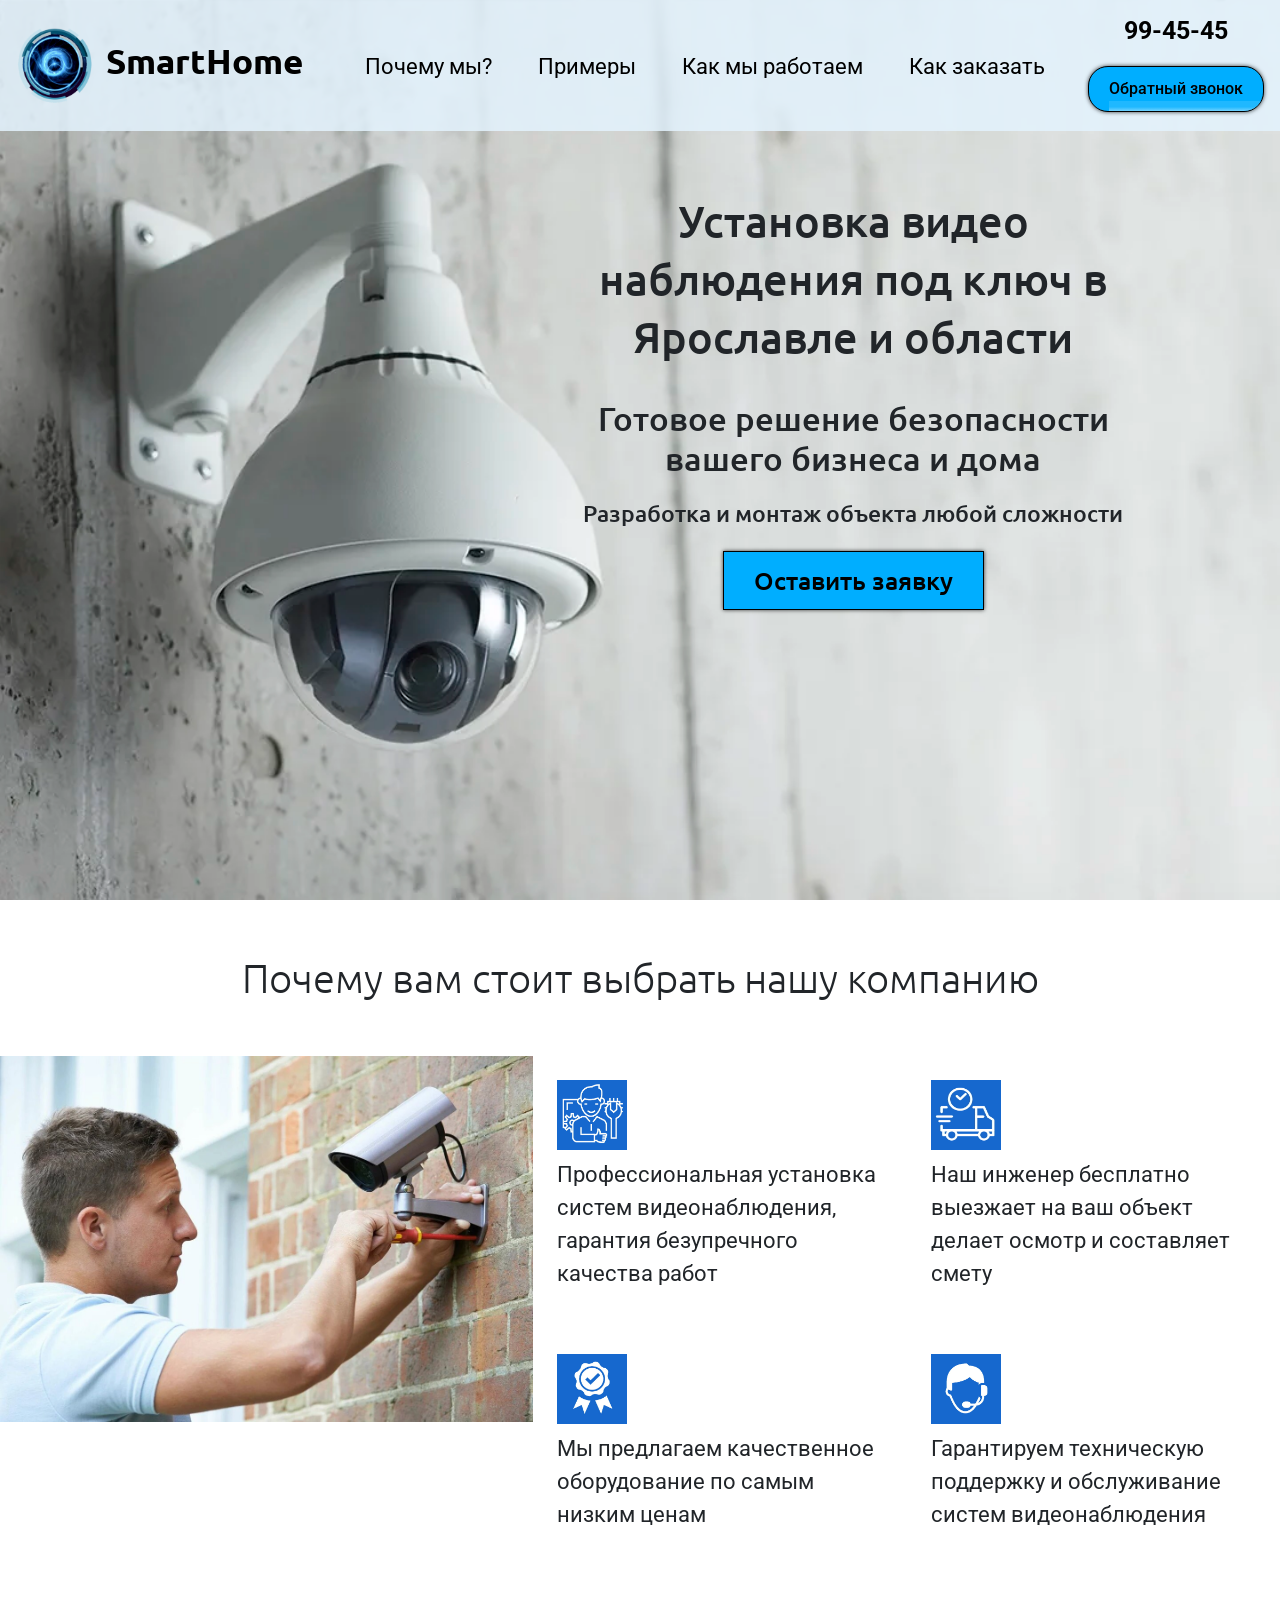
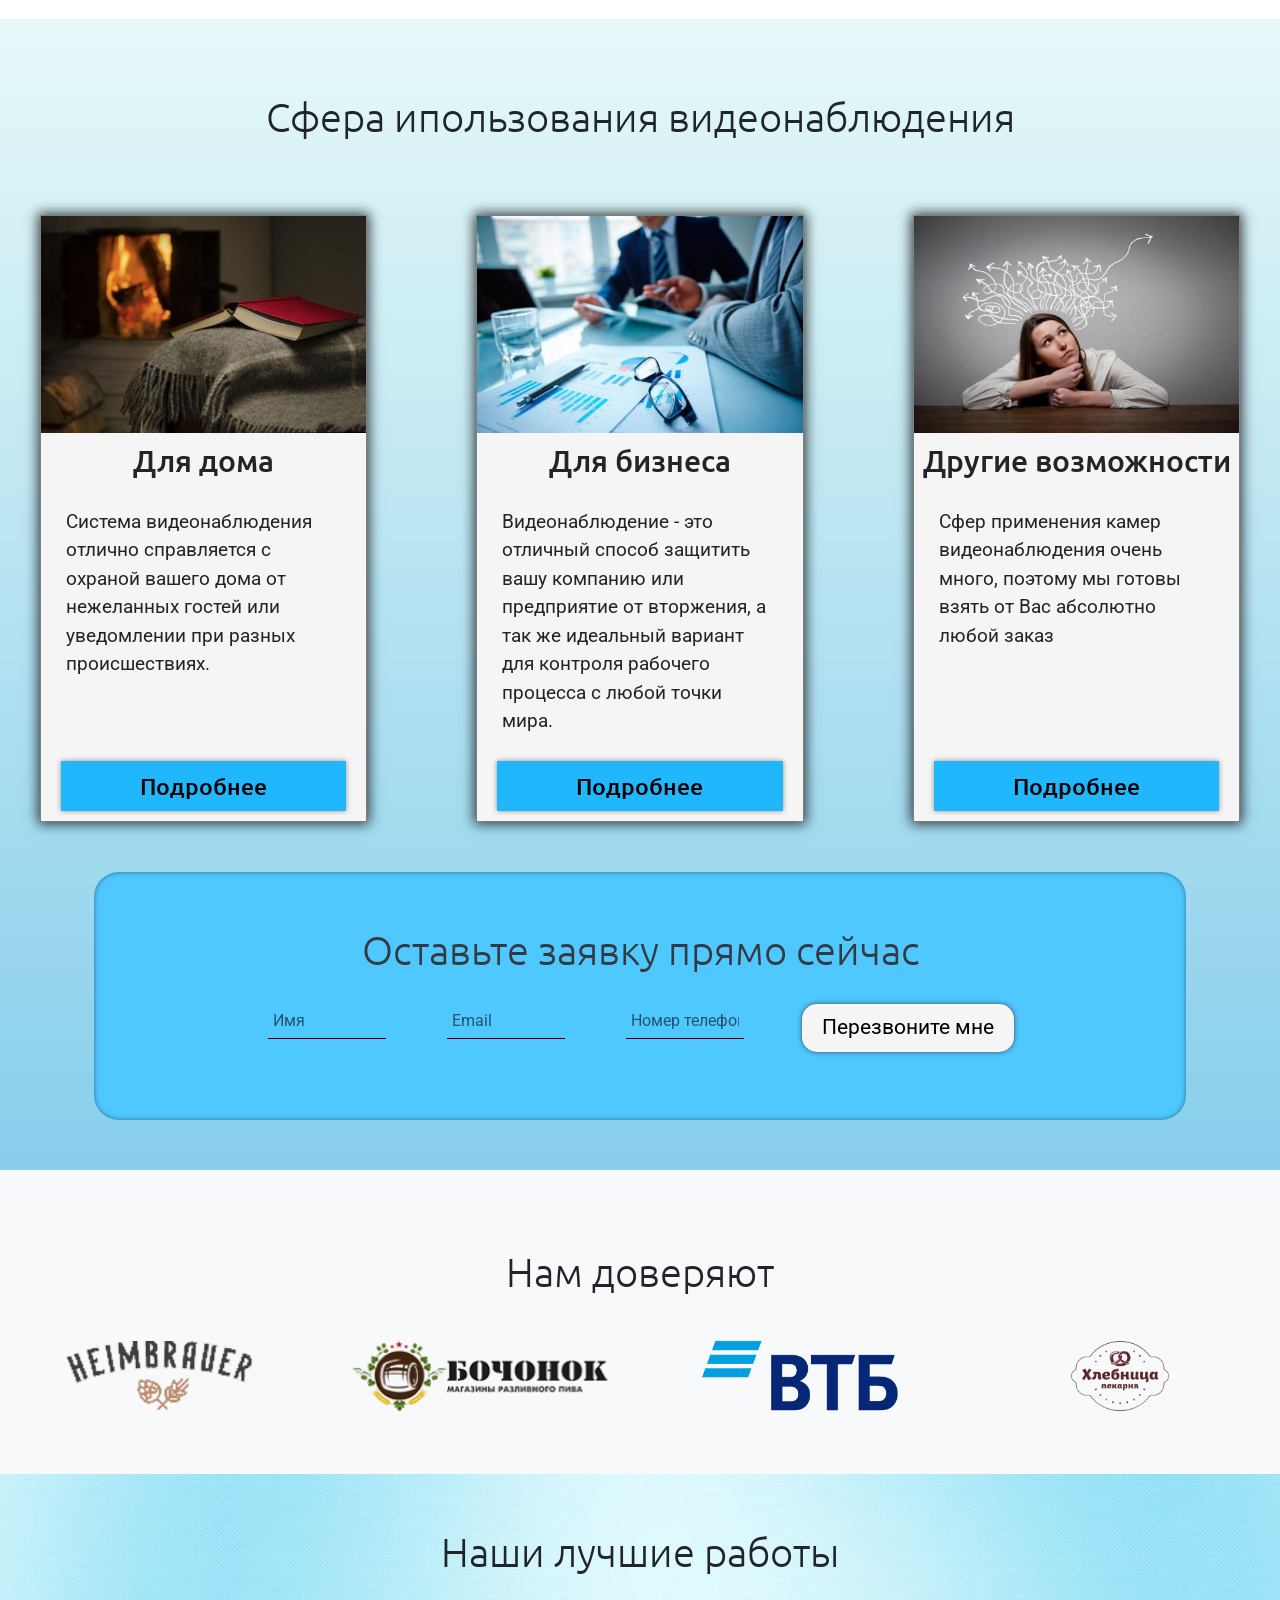
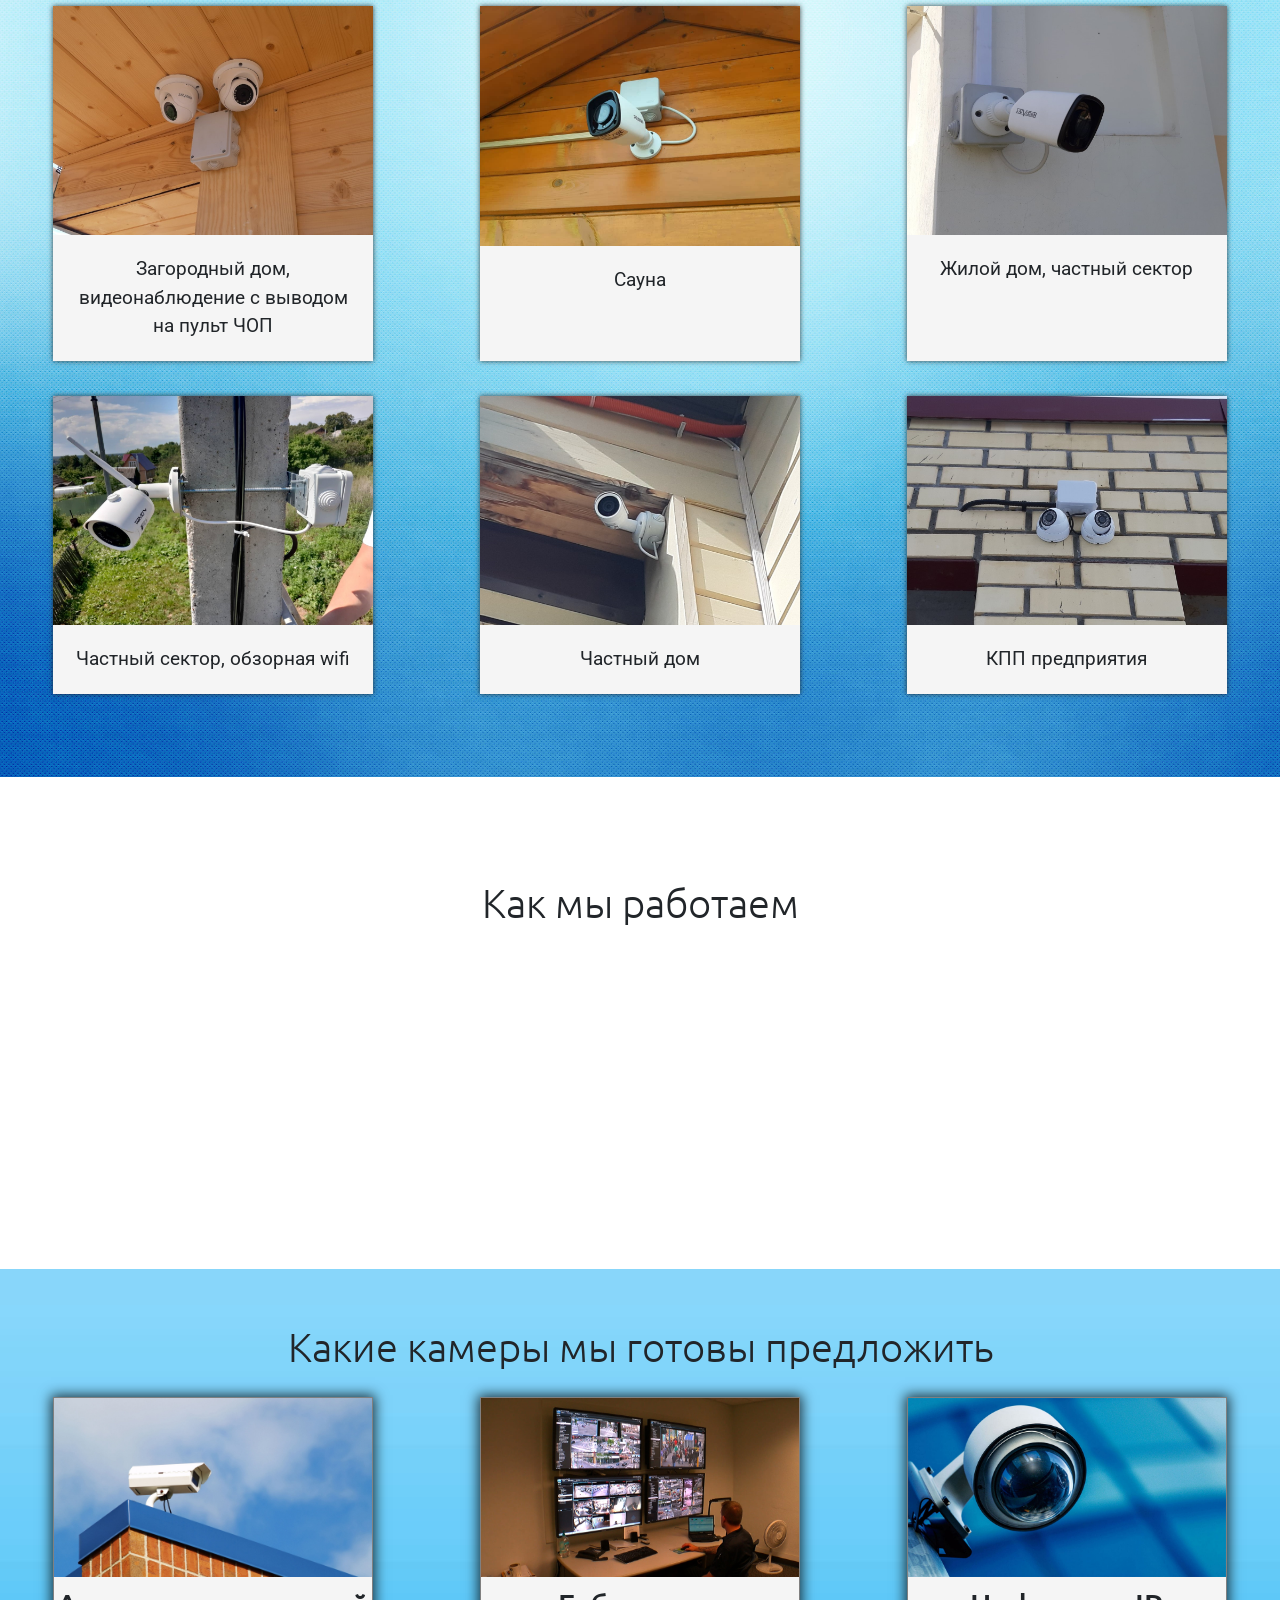
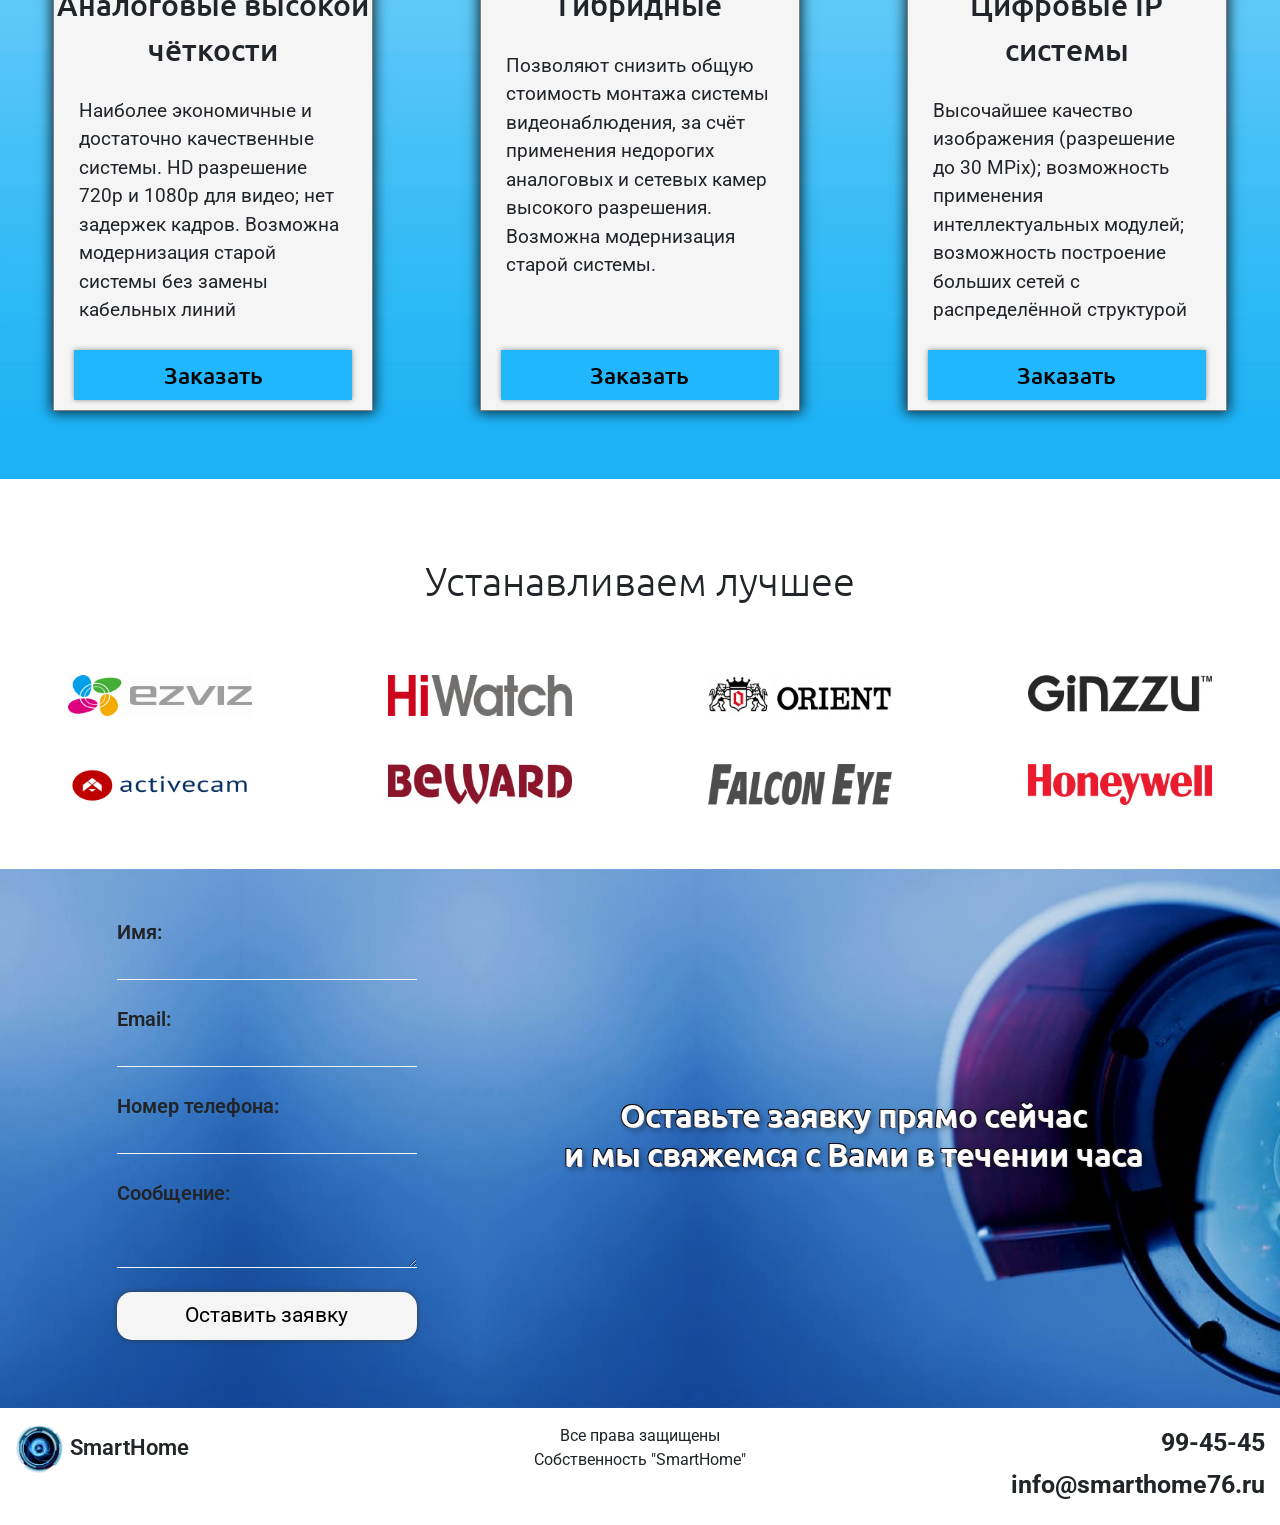
==== commit 6e141f8e: "fix top-menu" ====
--- a/index.html
+++ b/index.html
@@ -74,8 +74,8 @@
             </div>
         </div>
 
-    <nav class="navbar navbar-expand-lg navbar-light fixed-top px-3 py-1">
-        <a class="navbar-brand" href="#"><img class="navbarFoto" src="img/logo3.png" alt="Логотип">SmartHome</a>
+    <nav class="navbar navbar-light navbar-expand-lg navbar-light fixed-top px-3 py-1" style="background-color: #e3f2fdda;">
+        <a class="navbar-brand" style="color: black" href="#"><img class="navbarFoto" src="img/logo3.png" alt="Логотип">SmartHome</a>
         <button class="navbar-toggler" type="button" data-toggle="collapse" data-target="#navbarText" aria-controls="navbarText" aria-expanded="false" aria-label="Toggle navigation">
             <span class="navbar-toggler-icon"></span>
         </button>
@@ -442,6 +442,18 @@
     </div>
     <script src="jquery-1.11.0.js"></script>
     <script src="bootstrap/js/bootstrap.min.js"></script>
+    <script>
+        let flagColor = true;
+$('.navbar-toggler').click(function (e) { 
+    if (!flagColor){
+        document.querySelector('.navbar-light').style.backgroundColor = "#e3f2fdda";
+        flagColor = !flagColor;
+    }else{
+        document.querySelector('.navbar-light').style.backgroundColor = "#e3f2fd";
+        flagColor = !flagColor;
+    }
+});
+    </script>
     <script src="script.js"></script>
 </body>
 </html>
--- a/style.css
+++ b/style.css
@@ -69,9 +69,6 @@
 @media(max-width: 450px){
     #header{
         background-size: cover;
-    }
-    .navbar-brand{
-        color: white !important;
     }
 }
 .whiteFon{
